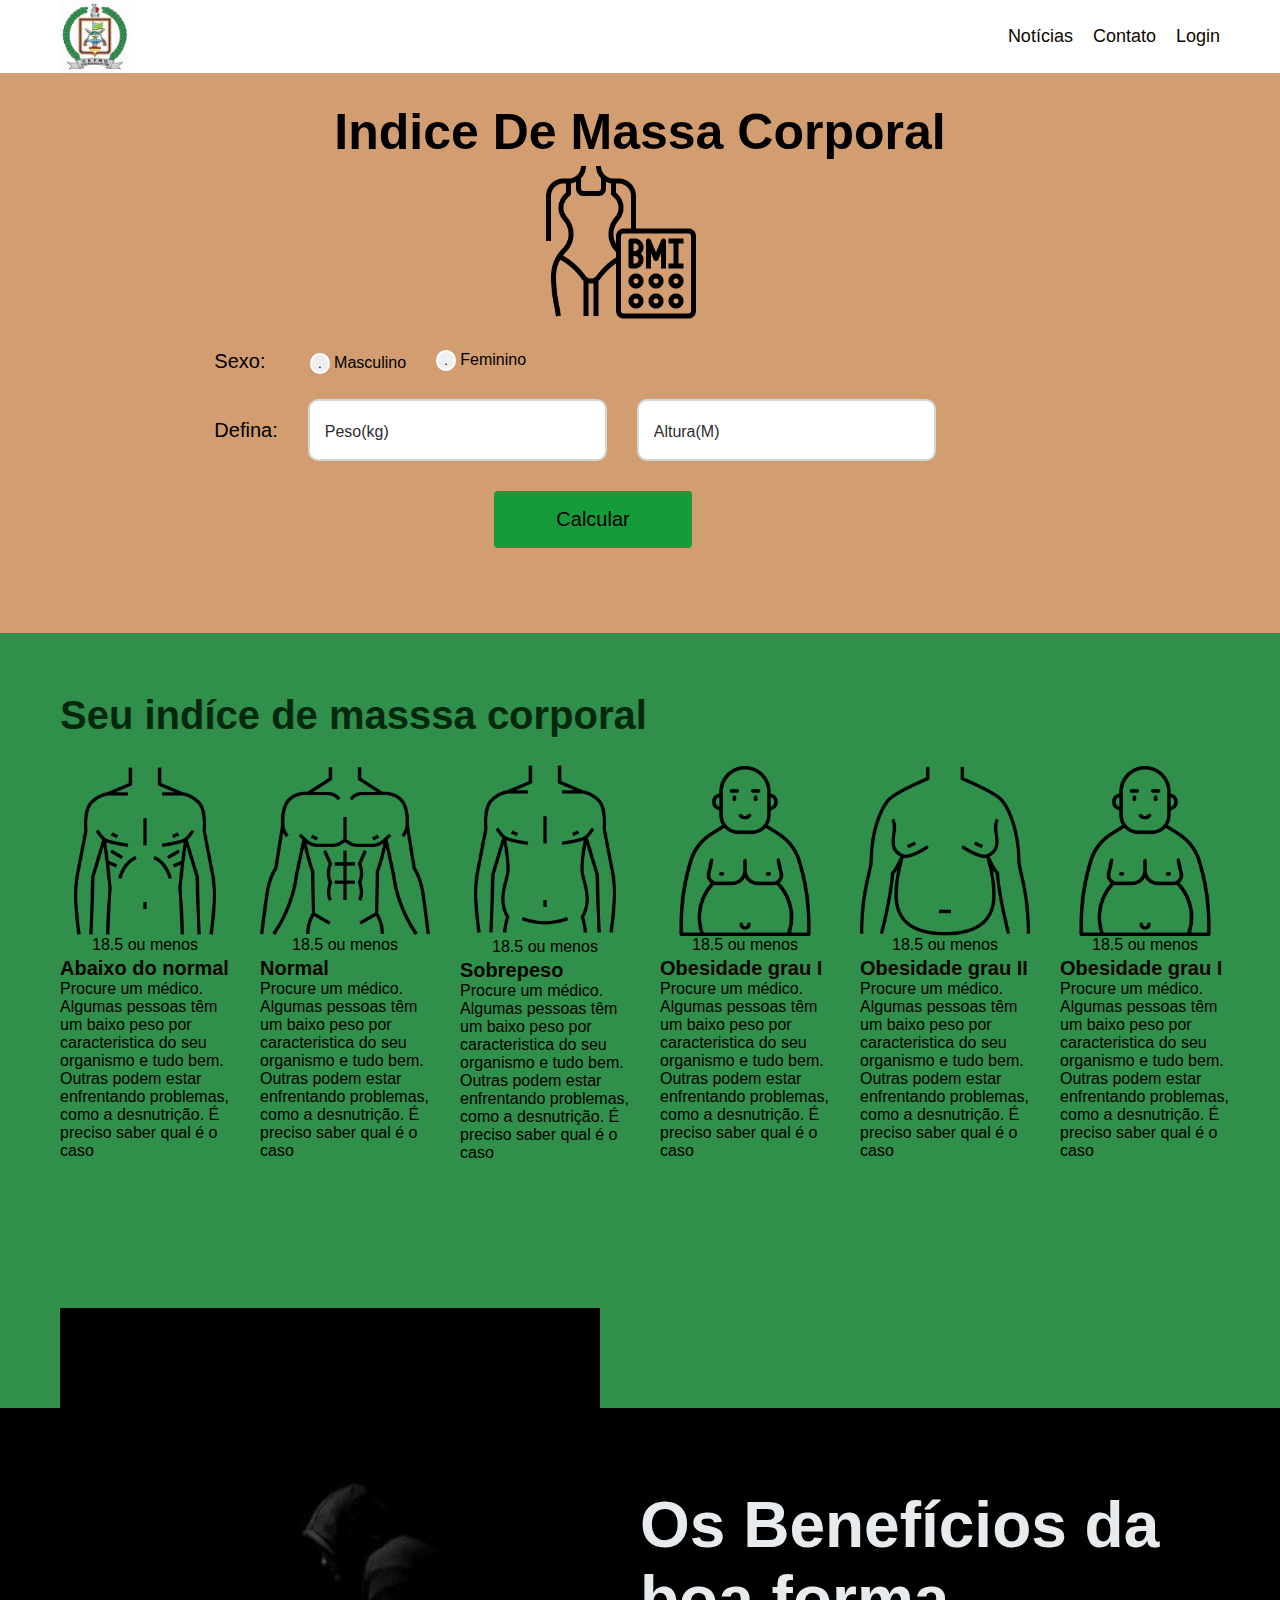
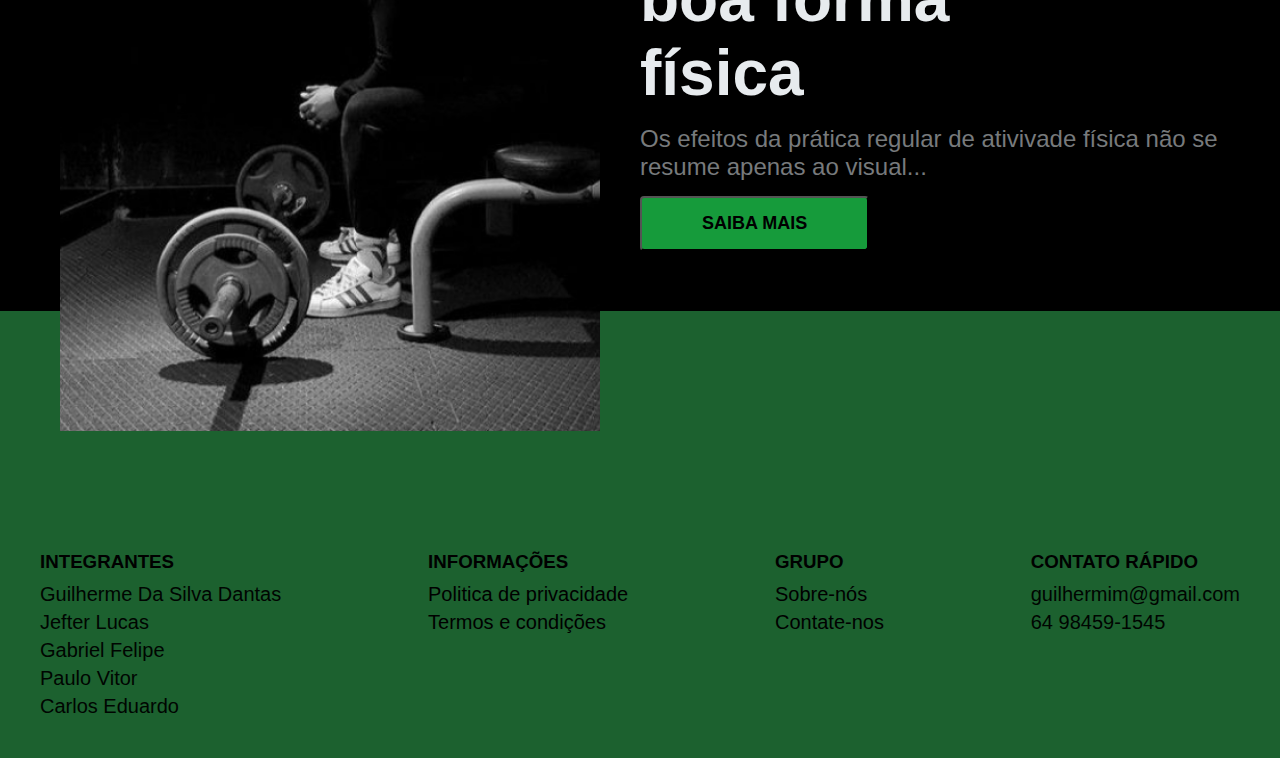
==== index.html @ 64467cdb "responsivo mobile, menu notícias" ====
<!DOCTYPE html>
<html lang="en">

<head>
  <meta charset="UTF-8">
  <meta http-equiv="X-UA-Compatible" content="IE=edge">
  <meta name="viewport" content="width=device-width, initial-scale=1.0">
  <title>Medidor de IMC</title>
  <link rel="stylesheet" href="./css/style.css">
</head>

<body>
  <header class="header">
    <img src="img/logo-cepmg 2.png" alt="logo" width="70px">
    <ul class="header-menu">
      <li><a href="">Notícias</a> </li>
      <li><a href="">Contato</a> </li>
      <li><a href="">Login</a> </li>
    </ul>
  </header>
  <main>
    <div class="menu-principal">

      <div class="titulo">
        <h1>Indice De Massa Corporal</h1>
        <img src="./img/imc.png" alt="" width="160px">
      </div>



      <div class="sexo">

        <div class="menu-sexo">
          <div class="menu-item-homen">
            <label for="">Sexo:</label> <button>.</button> Masculino


          </div>

          <div class="menu-item-mulher">

            <button>.</button> Feminino
          </div>
        </div>
      </div>

      <div class="menu-medida">
        <label for="">Defina:</label>
        <input type="number" name="peso" id="peso" placeholder="Peso(kg)">
        <input type="number" name="altura" id="altura" placeholder="Altura(M)">
      </div>
      <div class="botao">
        <input class="botao-somar" type="button" value="Calcular">
      </div>

    </div>
  </main>

  <section class="homen ativo" id="homen1">

    <h1>Seu indíce de masssa corporal</h1>
    <div class="overflow-homen">


      <div class="corpos-imc">
        <div class="corpos-item1">
          <img src="img/magro.png" alt="" width="170px">
          <span>18.5 ou menos</span>
          <div class="corpo-texto">
            <h2>Abaixo do normal</h2>
            <p>Procure um médico. Algumas pessoas têm um baixo peso por caracteristica do seu organismo e tudo bem.
              Outras
              podem estar enfrentando problemas, como a desnutrição. É preciso saber qual é o caso</p>
          </div>

        </div>

        <div class="corpos-item2">
          <img src="img/normal-h.png" alt="" width="170px">
          <span>18.5 ou menos</span>
          <div class="corpo-texto">
            <h2>Normal</h2>
            <p>Procure um médico. Algumas pessoas têm um baixo peso por caracteristica do seu organismo e tudo bem.
              Outras
              podem estar enfrentando problemas, como a desnutrição. É preciso saber qual é o caso</p>
          </div>

        </div>

        <div class="corpos-item3">
          <div class="corpo3-img">

            <img src="img/gordo.png" alt="" width="170px">
          </div>
          <span>18.5 ou menos</span>
          <div class="corpos3-texto">
            <h2>Sobrepeso</h2>
            <p>Procure um médico. Algumas pessoas têm um baixo peso por caracteristica do seu organismo e tudo bem.
              Outras
              podem estar enfrentando problemas, como a desnutrição. É preciso saber qual é o caso</p>
          </div>
        </div>

        <div class="corpos-item4">
          <img src="img/obesidade2.png" alt="" width="170px">
          <span>18.5 ou menos</span>
          <h2>Obesidade grau I</h2>
          <p>Procure um médico. Algumas pessoas têm um baixo peso por caracteristica do seu organismo e tudo bem. Outras
            podem estar enfrentando problemas, como a desnutrição. É preciso saber qual é o caso</p>
        </div>

        <div class="corpos-item5">
          <img src="img/obesidade1 (1).png" alt="" width="170px">
          <span>18.5 ou menos</span>
          <h2>Obesidade grau II</h2>
          <p>Procure um médico. Algumas pessoas têm um baixo peso por caracteristica do seu organismo e tudo bem. Outras
            podem estar enfrentando problemas, como a desnutrição. É preciso saber qual é o caso</p>
        </div>

        <div class="corpos-item4">
          <img src="img/obesidade2.png" alt="" width="170px">
          <span>18.5 ou menos</span>
          <h2>Obesidade grau I</h2>
          <p>Procure um médico. Algumas pessoas têm um baixo peso por caracteristica do seu organismo e tudo bem. Outras
            podem estar enfrentando problemas, como a desnutrição. É preciso saber qual é o caso</p>
        </div>
      </div>

    </div>
  </section>

  <section class="mulher" id="mulher">

    <h1>Seu indíce de masssa corporal</h1>
    <div class="overflow-mulher">


      <div class="corpos-imc">
        <div class="corpos-item1">
          <img src="img/mulher-muito-magra.png" alt="" width="160px">
          <span>18.5 ou menos</span>
          <h2>Abaixo do normal</h2>
          <p>Procure um médico. Algumas pessoas têm um baixo peso por caracteristica do seu organismo e tudo bem. Outras
            podem estar enfrentando problemas, como a desnutrição. É preciso saber qual é o caso</p>
        </div>

        <div class="corpos-item2">
          <img src="img/normal.png" alt="" width="180px">
          <span>18.5 ou menos</span>
          <h2>Normal</h2>
          <p>Procure um médico. Algumas pessoas têm um baixo peso por caracteristica do seu organismo e tudo bem. Outras
            podem estar enfrentando problemas, como a desnutrição. É preciso saber qual é o caso</p>
        </div>

        <div class="corpos-item3">
          <img src="img/gorda-m.png" alt="" width="180px">
          <span>18.5 ou menos</span>
          <h2>Sobrepeso</h2>
          <p>Procure um médico. Algumas pessoas têm um baixo peso por caracteristica do seu organismo e tudo bem. Outras
            podem estar enfrentando problemas, como a desnutrição. É preciso saber qual é o caso</p>
        </div>

        <div class="corpos-item4">
          <img src="img/gorda-m.png" alt="" width="180px">
          <span>18.5 ou menos</span>
          <h2>Obesidade grau I</h2>
          <p>Procure um médico. Algumas pessoas têm um baixo peso por caracteristica do seu organismo e tudo bem. Outras
            podem estar enfrentando problemas, como a desnutrição. É preciso saber qual é o caso</p>
        </div>

        <div class="corpos-item5">
          <img src="img/gorda-m.png" alt="" width="180px">
          <span>18.5 ou menos</span>
          <h2>Obesidade grau II</h2>
          <p>Procure um médico. Algumas pessoas têm um baixo peso por caracteristica do seu organismo e tudo bem. Outras
            podem estar enfrentando problemas, como a desnutrição. É preciso saber qual é o caso</p>
        </div>

        <div class="corpos-item5">
          <img src="img/gorda-m.png" alt="" width="180px">
          <span>18.5 ou menos</span>
          <h2>Obesidade grau II</h2>
          <p>Procure um médico. Algumas pessoas têm um baixo peso por caracteristica do seu organismo e tudo bem. Outras
            podem estar enfrentando problemas, como a desnutrição. É preciso saber qual é o caso</p>
        </div>
      </div>



    </div>
  </section>

  <section class="section-noticias-menu">
    <div class="noticia-menu">


      <div class="noticia-imagem">
        <img src="img/academia-homen.jpg" alt="homen em academia">
      </div>

      <div class="intro-noticias">
        <h1>
          Os Benefícios da boa forma <br> física
        </h1>
        <p>Os efeitos da prática regular de ativivade física não se resume apenas ao visual...</p>
        <button>SAIBA MAIS</button>
      </div>

    </div>

  </section>

  <footer>
    <div class="rodape">
      <div class="integrantes">
        <h3>INTEGRANTES</h3>
        <div class="integrantes-nomes">
          <p>Guilherme Da Silva Dantas</p>
          <p>Jefter Lucas</p>
          <p>Gabriel Felipe</p>
          <p>Paulo Vitor </p>
          <p>Carlos Eduardo</p>
        </div>
      </div>

      <div class="info">
        <h3>INFORMAÇÕES</h3>
        <div class="info-tipo">
          <p><a href="./">Politica de privacidade</a></p>
          <p><a href="./">Termos e condições</a></p>
        </div>
      </div>

      <div class="bio">
        <h3>GRUPO</h3>
        <div class="bio-info">
          <p><a href="./">Sobre-nós</a></p>
          <p><a href="./">Contate-nos</a></p>
        </div>
      </div>

      <div class="contato">
        <h3>CONTATO RÁPIDO</h3>
        <div class="contato-info">
          <p>guilhermim@gmail.com</p>
          <p>64 98459-1545</p>
        </div>
      </div>
    </div>
  </footer>

  <script src="script.js"></script>
</body>

</html>
---- css/style.css ----
@import"./header/header.css";

@import"./menu/menu.css";

@import"./global/global.css";

@import"./noticia/menu-noticia.css";

@import"./footer/rodapé.css";
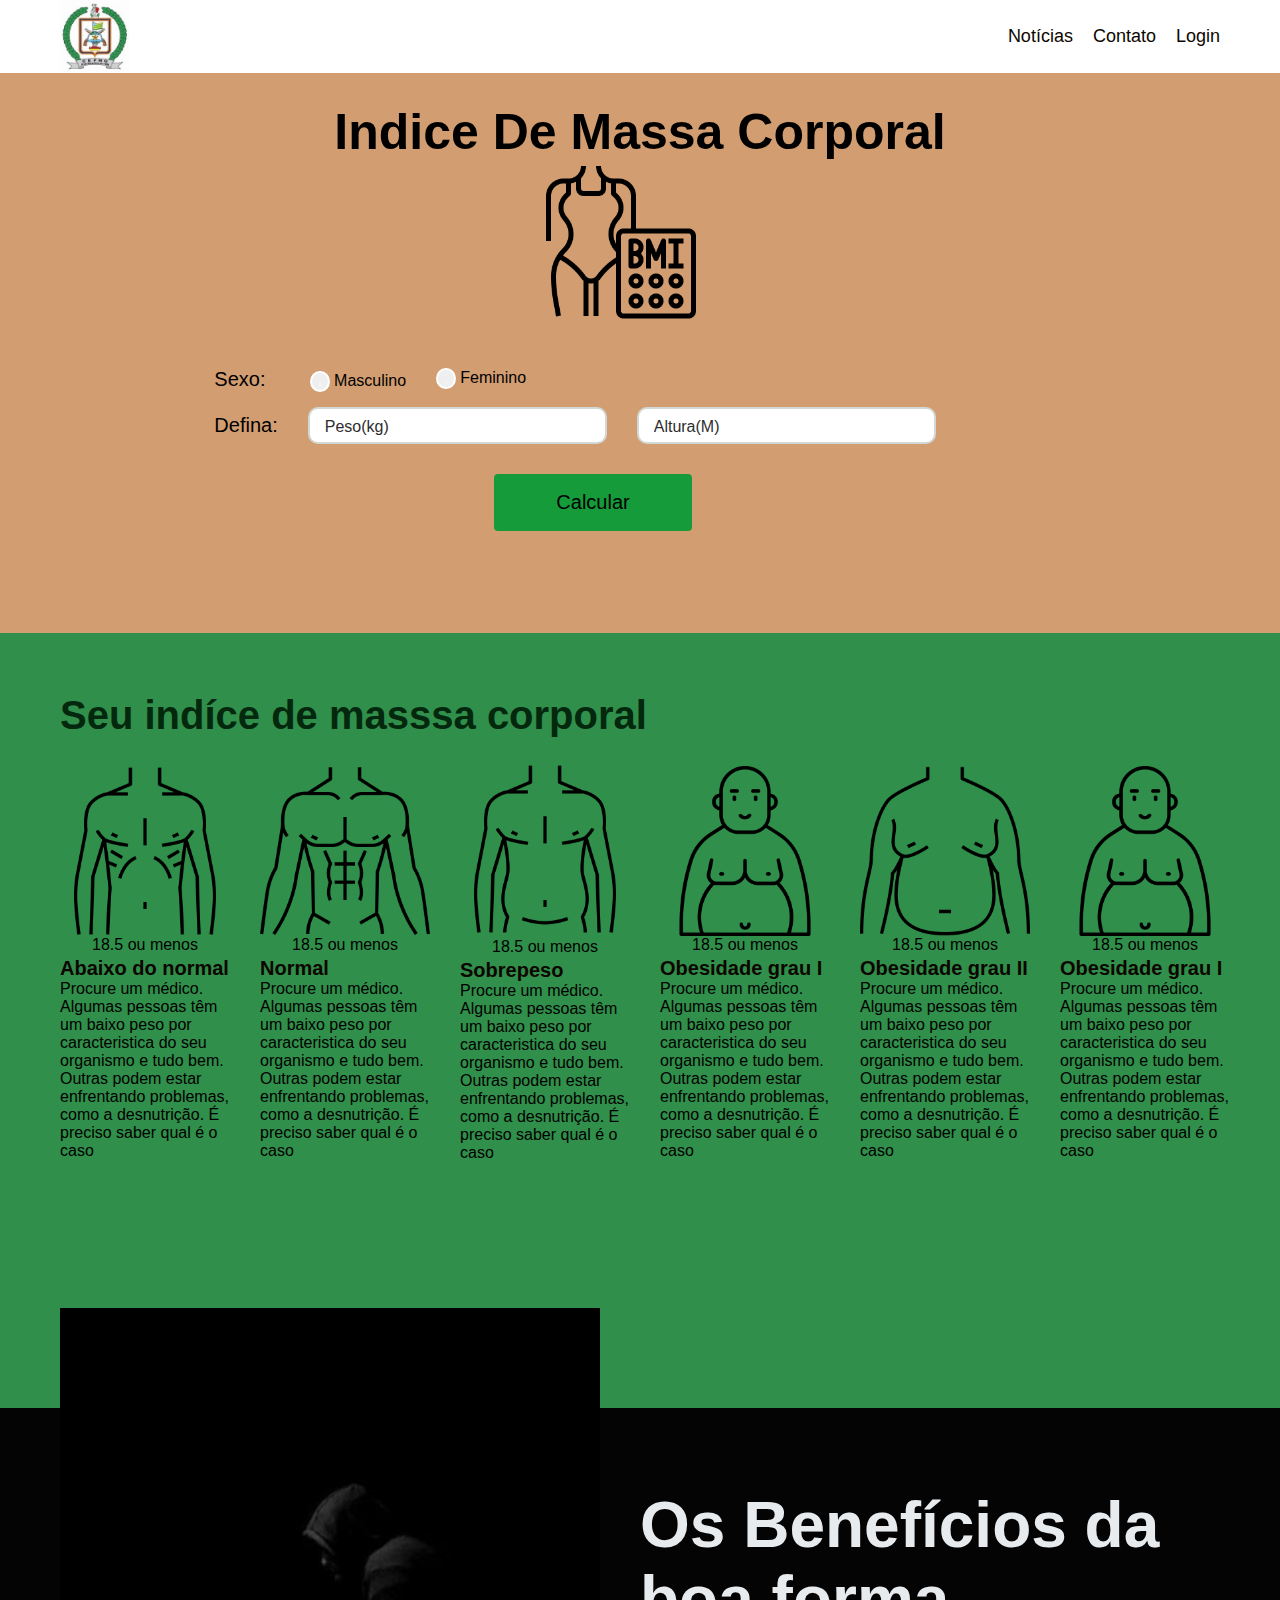
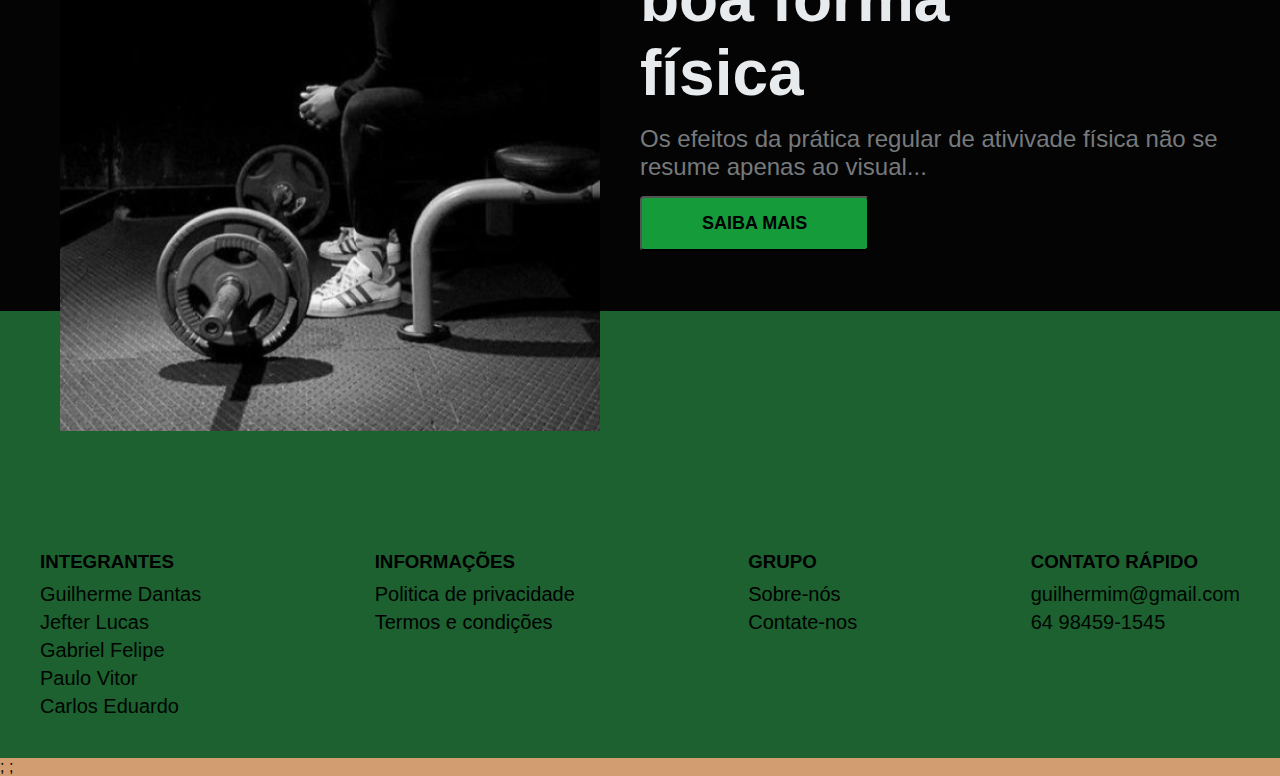
==== commit b3a5cea2: "reponsivo web 'header e footer'" ====
--- a/index.html
+++ b/index.html
@@ -11,14 +11,16 @@
 
 <body>
   <header class="header">
+
     <img src="img/logo-cepmg 2.png" alt="logo" width="70px">
+
     <ul class="header-menu">
       <li><a href="">Notícias</a> </li>
       <li><a href="">Contato</a> </li>
       <li><a href="">Login</a> </li>
     </ul>
   </header>
-  <main>
+  <main data-anime="500">
     <div class="menu-principal">
 
       <div class="titulo">
@@ -27,32 +29,34 @@
       </div>
 
 
-
-      <div class="sexo">
-
-        <div class="menu-sexo">
-          <div class="menu-item-homen">
-            <label for="">Sexo:</label> <button>.</button> Masculino
-
-
-          </div>
-
-          <div class="menu-item-mulher">
-
-            <button>.</button> Feminino
-          </div>
-        </div>
-      </div>
-
-      <div class="menu-medida">
-        <label for="">Defina:</label>
-        <input type="number" name="peso" id="peso" placeholder="Peso(kg)">
-        <input type="number" name="altura" id="altura" placeholder="Altura(M)">
-      </div>
-      <div class="botao">
-        <input class="botao-somar" type="button" value="Calcular">
-      </div>
-
+      <div class="menu-principal-1">
+
+
+        <div class="sexo">
+
+          <div class="menu-sexo">
+            <div class="menu-item-homen">
+              <label for="">Sexo:</label> <button>.</button> Masculino
+
+
+            </div>
+
+            <div class="menu-item-mulher">
+
+              <button>.</button> Feminino
+            </div>
+          </div>
+        </div>
+
+        <div class="menu-medida">
+          <label for="">Defina:</label>
+          <input type="number" name="peso" id="peso" placeholder="Peso(kg)">
+          <input type="number" name="altura" id="altura" placeholder="Altura(M)">
+        </div>
+        <div class="botao">
+          <input class="botao-somar" type="button" value="Calcular">
+        </div>
+      </div>
     </div>
   </main>
 
@@ -215,7 +219,7 @@
       <div class="integrantes">
         <h3>INTEGRANTES</h3>
         <div class="integrantes-nomes">
-          <p>Guilherme Da Silva Dantas</p>
+          <p>Guilherme Dantas</p>
           <p>Jefter Lucas</p>
           <p>Gabriel Felipe</p>
           <p>Paulo Vitor </p>
@@ -231,25 +235,26 @@
         </div>
       </div>
 
-      <div class="bio">
-        <h3>GRUPO</h3>
-        <div class="bio-info">
-          <p><a href="./">Sobre-nós</a></p>
-          <p><a href="./">Contate-nos</a></p>
-        </div>
-      </div>
-
-      <div class="contato">
-        <h3>CONTATO RÁPIDO</h3>
-        <div class="contato-info">
-          <p>guilhermim@gmail.com</p>
-          <p>64 98459-1545</p>
-        </div>
-      </div>
-    </div>
+        <div class="bio">
+          <h3>GRUPO</h3>
+          <div class="bio-info">
+            <p><a href="./">Sobre-nós</a></p>
+            <p><a href="./">Contate-nos</a></p>
+          </div>
+        </div>
+
+        <div class="contato">
+          <h3>CONTATO RÁPIDO</h3>
+          <div class="contato-info">
+            <p>guilhermim@gmail.com</p>
+            <p>64 98459-1545</p>
+          </div>
+        </div>
+      </div>
   </footer>
 
-  <script src="script.js"></script>
+  <script src="./js/plugins/simple-anime.js"></script>;
+  <script src="script.js"></script>;
 </body>
 
 </html>--- a/css/style.css
+++ b/css/style.css
@@ -8,3 +8,4 @@
 
 @import"./footer/rodapé.css";
 
+@import"./global/plugins.css";
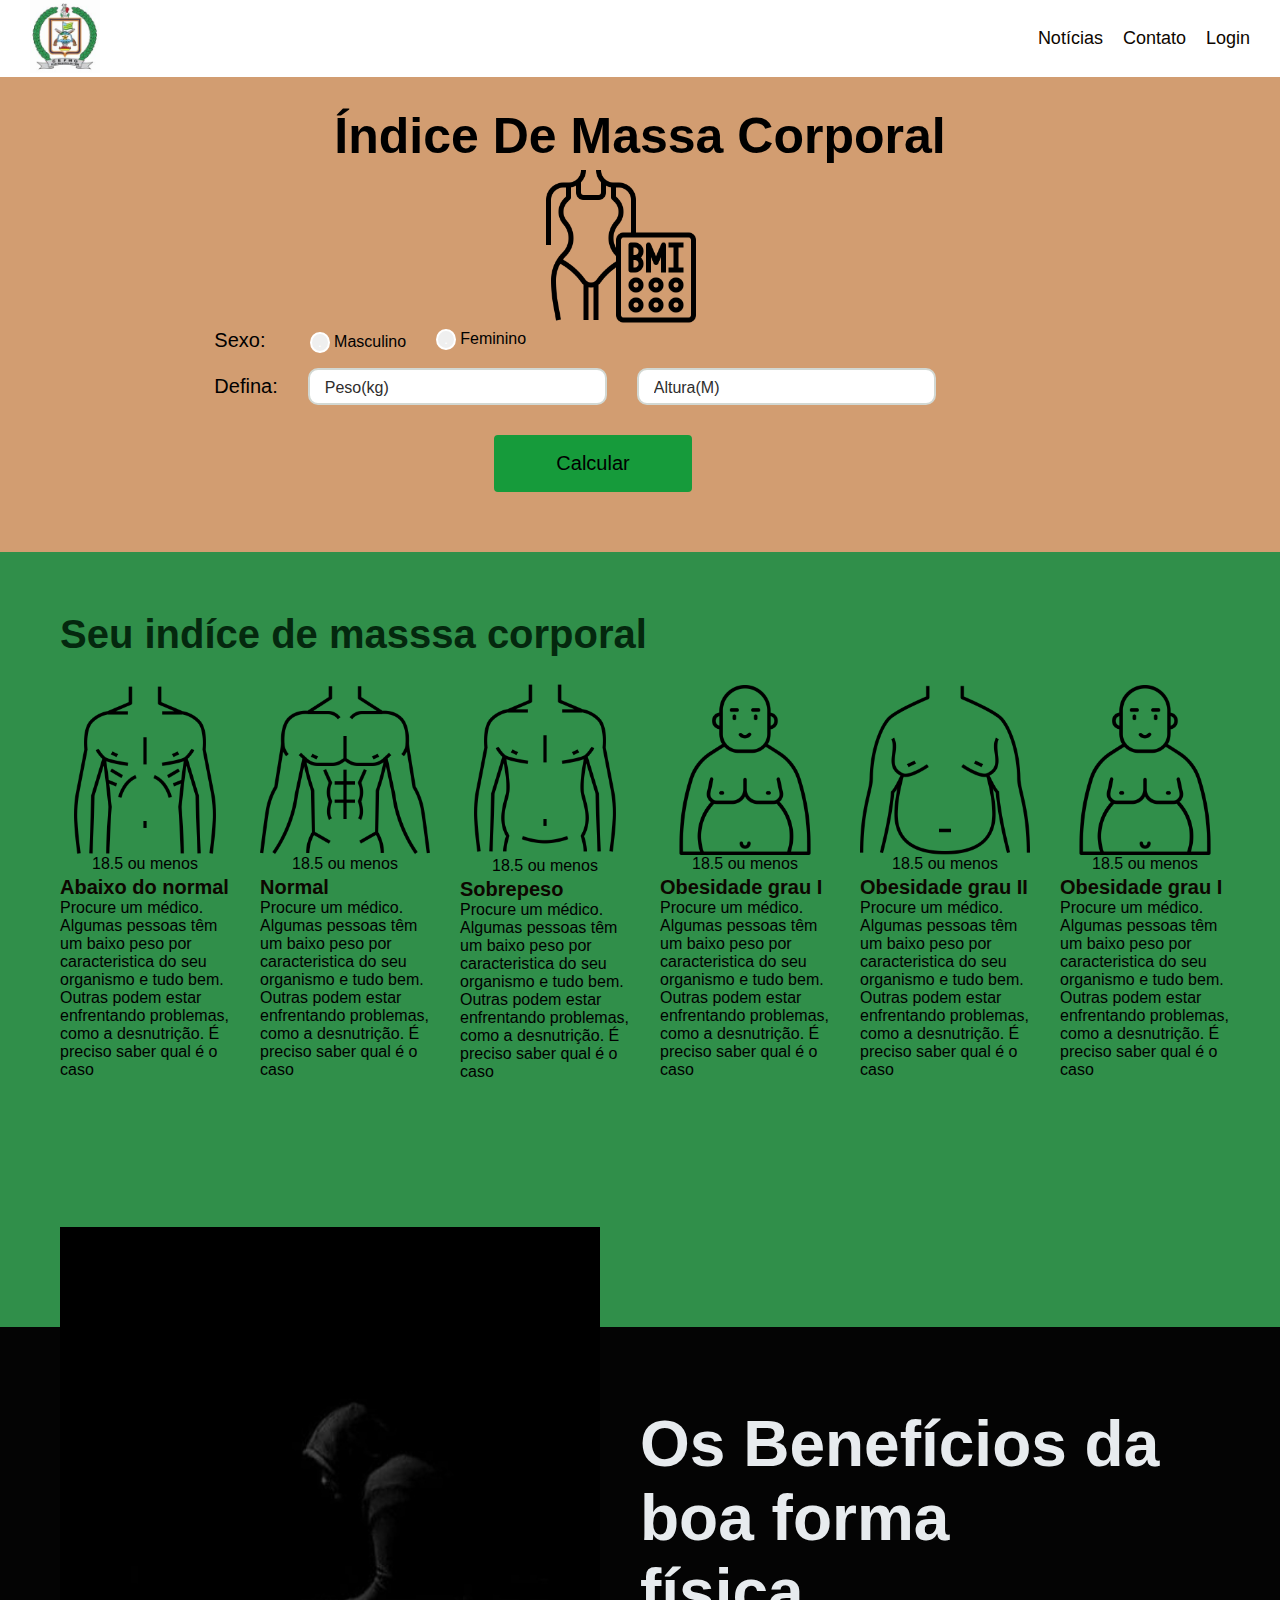
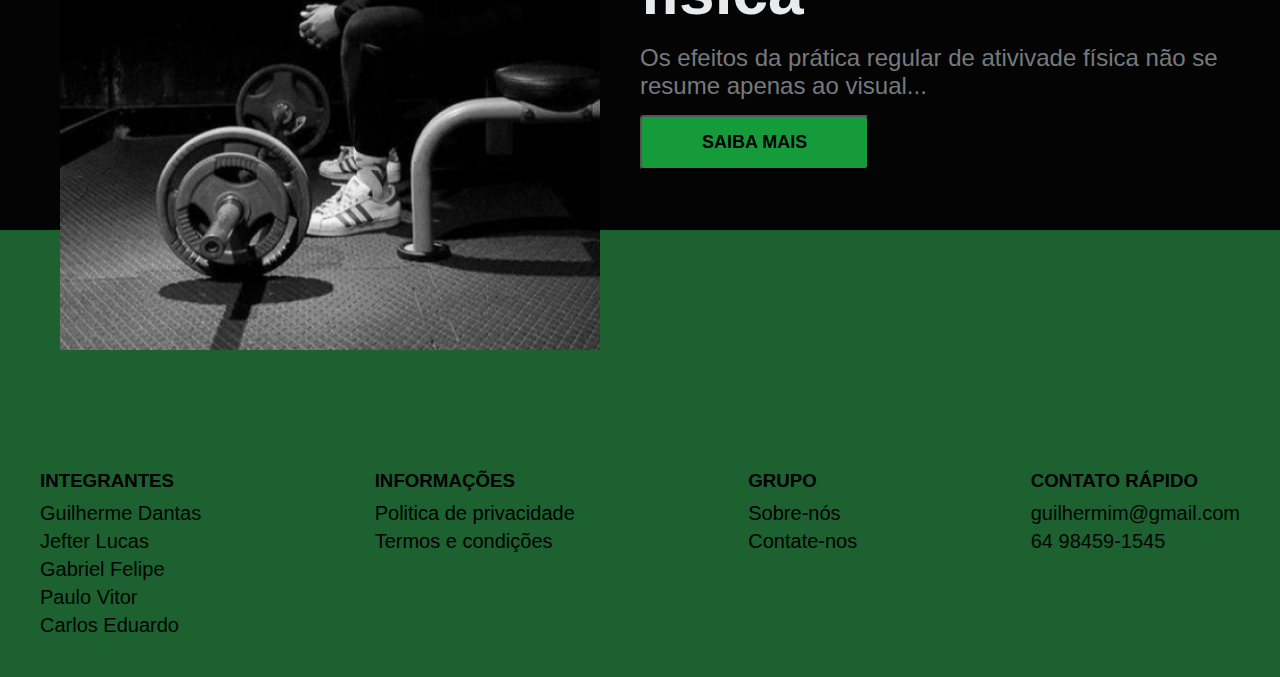
==== commit 16a7f41e: "noticias, inicio" ====
--- a/index.html
+++ b/index.html
@@ -12,20 +12,20 @@
 <body>
   <header class="header">
 
-    <img src="img/logo-cepmg 2.png" alt="logo" width="70px">
+   <a href="./index.html"><img src="img/logo-cepmg 2.png" alt="logo" width="70px"></a> 
 
     <ul class="header-menu">
-      <li><a href="">Notícias</a> </li>
+      <li><a href="./noticias.html">Notícias</a> </li>
       <li><a href="">Contato</a> </li>
       <li><a href="">Login</a> </li>
     </ul>
   </header>
-  <main data-anime="500">
+  <main>
     <div class="menu-principal">
 
       <div class="titulo">
-        <h1>Indice De Massa Corporal</h1>
-        <img src="./img/imc.png" alt="" width="160px">
+        <h1 class="fadeInDown" data-anime="300">Índice De Massa Corporal</h1>
+        <img class="fadeInDown" data-anime="300" src="./img/imc.png" alt="" width="160px">
       </div>
 
 
@@ -34,9 +34,9 @@
 
         <div class="sexo">
 
-          <div class="menu-sexo">
-            <div class="menu-item-homen">
-              <label for="">Sexo:</label> <button>.</button> Masculino
+          <div class="menu-sexo fadeInDown" data-anime="400">
+            <div class="menu-item-homen" >
+              <label  for="">Sexo:</label> <button >.</button> Masculino
 
 
             </div>
@@ -49,12 +49,12 @@
         </div>
 
         <div class="menu-medida">
-          <label for="">Defina:</label>
-          <input type="number" name="peso" id="peso" placeholder="Peso(kg)">
-          <input type="number" name="altura" id="altura" placeholder="Altura(M)">
+          <label class="fadeInDown" data-anime="500" for="">Defina:</label>
+          <input class="fadeInDown" data-anime="500" type="number" name="peso" id="peso" placeholder="Peso(kg)">
+          <input class="fadeInDown" data-anime="500" type="number" name="altura" id="altura" placeholder="Altura(M)">
         </div>
         <div class="botao">
-          <input class="botao-somar" type="button" value="Calcular">
+          <input data-anime="600" class="botao-somar fadeInUp " type="button" value="Calcular">
         </div>
       </div>
     </div>
@@ -66,8 +66,8 @@
     <div class="overflow-homen">
 
 
-      <div class="corpos-imc">
-        <div class="corpos-item1">
+      <div class="corpos-imc" >
+        <div class="corpos-item1 fadeInRight" data-anime="500">
           <img src="img/magro.png" alt="" width="170px">
           <span>18.5 ou menos</span>
           <div class="corpo-texto">
@@ -79,7 +79,7 @@
 
         </div>
 
-        <div class="corpos-item2">
+        <div class="corpos-item2 fadeInRight" data-anime="400">
           <img src="img/normal-h.png" alt="" width="170px">
           <span>18.5 ou menos</span>
           <div class="corpo-texto">
@@ -91,7 +91,7 @@
 
         </div>
 
-        <div class="corpos-item3">
+        <div class="corpos-item3 fadeInRight" data-anime="300">
           <div class="corpo3-img">
 
             <img src="img/gordo.png" alt="" width="170px">
@@ -105,7 +105,7 @@
           </div>
         </div>
 
-        <div class="corpos-item4">
+        <div class="corpos-item4 fadeInLeft" data-anime="300">
           <img src="img/obesidade2.png" alt="" width="170px">
           <span>18.5 ou menos</span>
           <h2>Obesidade grau I</h2>
@@ -113,7 +113,7 @@
             podem estar enfrentando problemas, como a desnutrição. É preciso saber qual é o caso</p>
         </div>
 
-        <div class="corpos-item5">
+        <div class="corpos-item5 fadeInLeft" data-anime="400">
           <img src="img/obesidade1 (1).png" alt="" width="170px">
           <span>18.5 ou menos</span>
           <h2>Obesidade grau II</h2>
@@ -121,7 +121,7 @@
             podem estar enfrentando problemas, como a desnutrição. É preciso saber qual é o caso</p>
         </div>
 
-        <div class="corpos-item4">
+        <div class="corpos-item4 fadeInLeft" data-anime="500">
           <img src="img/obesidade2.png" alt="" width="170px">
           <span>18.5 ou menos</span>
           <h2>Obesidade grau I</h2>
@@ -253,8 +253,8 @@
       </div>
   </footer>
 
-  <script src="./js/plugins/simple-anime.js"></script>;
-  <script src="script.js"></script>;
+  <script src="./css/plugins/simple-anime.js"></script>
+  <script src="script.js"></script>
 </body>
 
 </html>--- a/css/style.css
+++ b/css/style.css
@@ -8,4 +8,6 @@
 
 @import"./footer/rodapé.css";
 
-@import"./global/plugins.css";
+@import"./plugins/animacao.css";
+
+@import "./noticias/menu-saude.css";
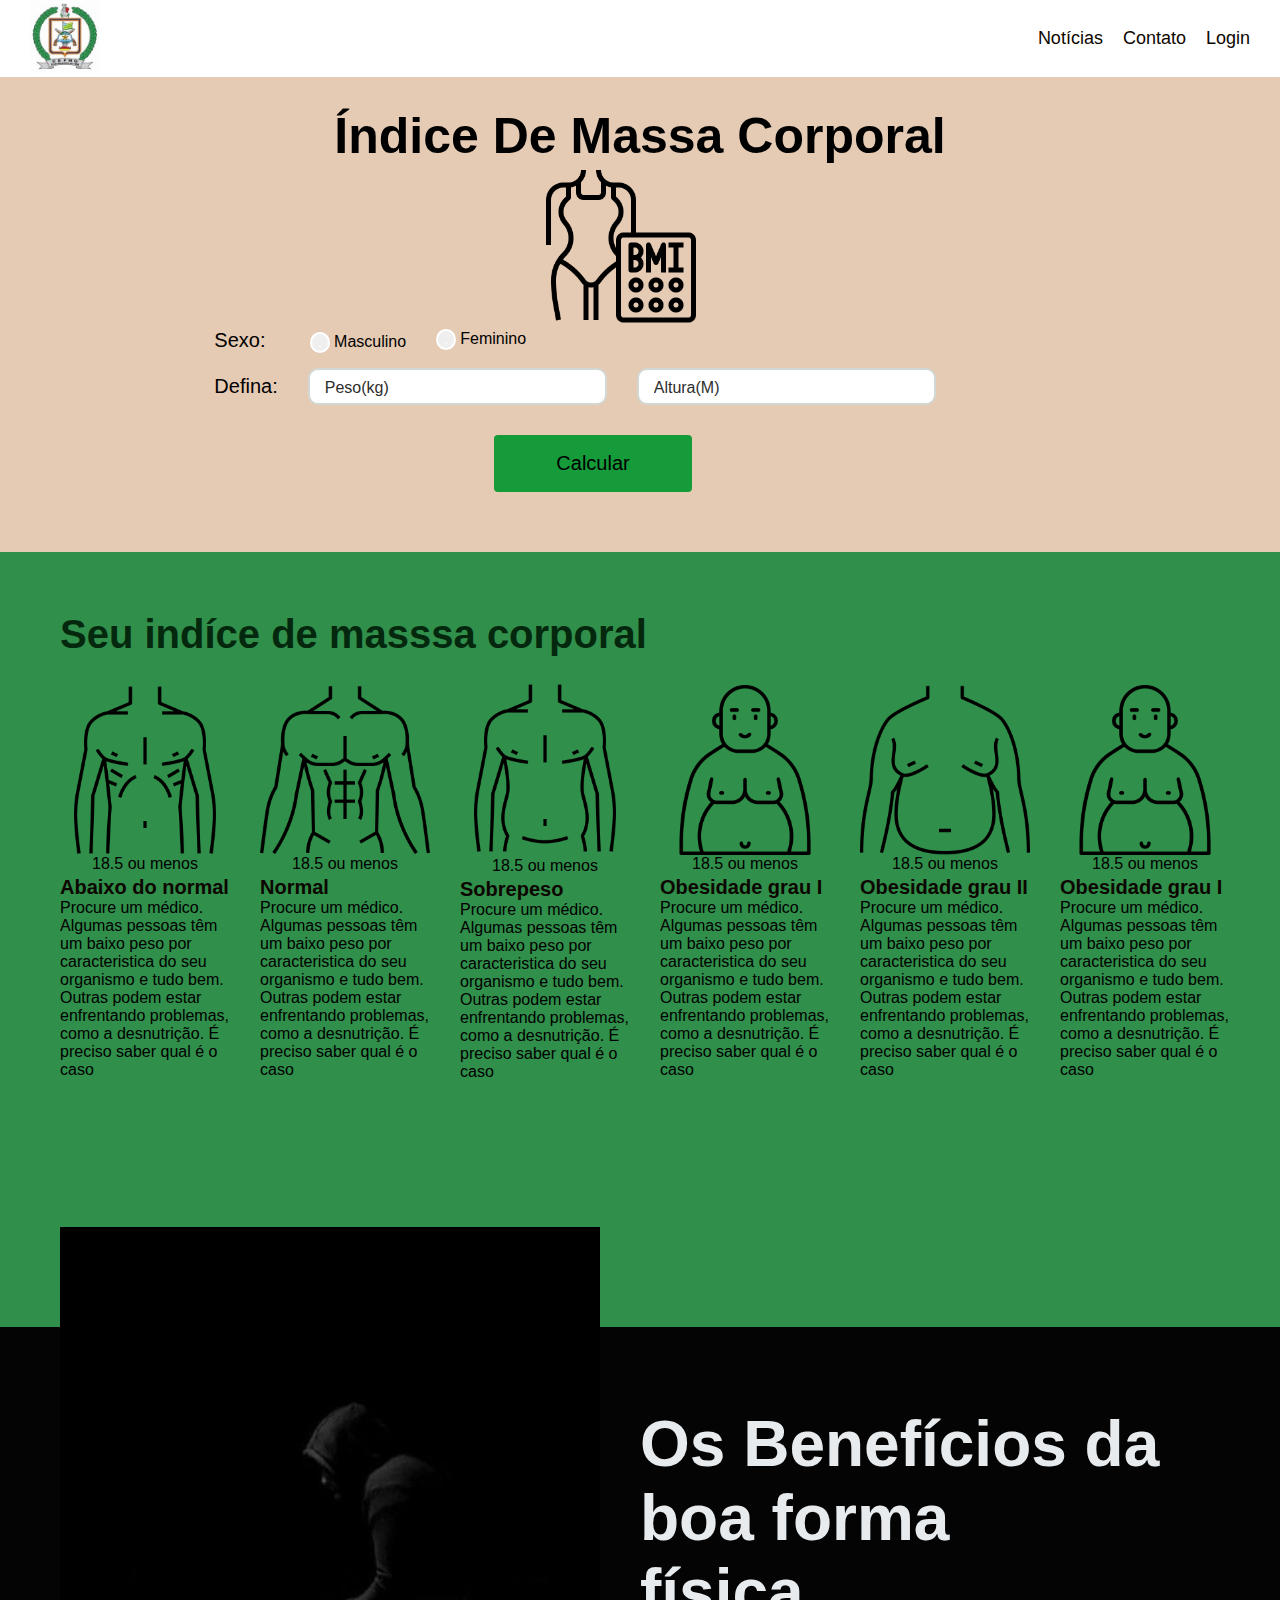
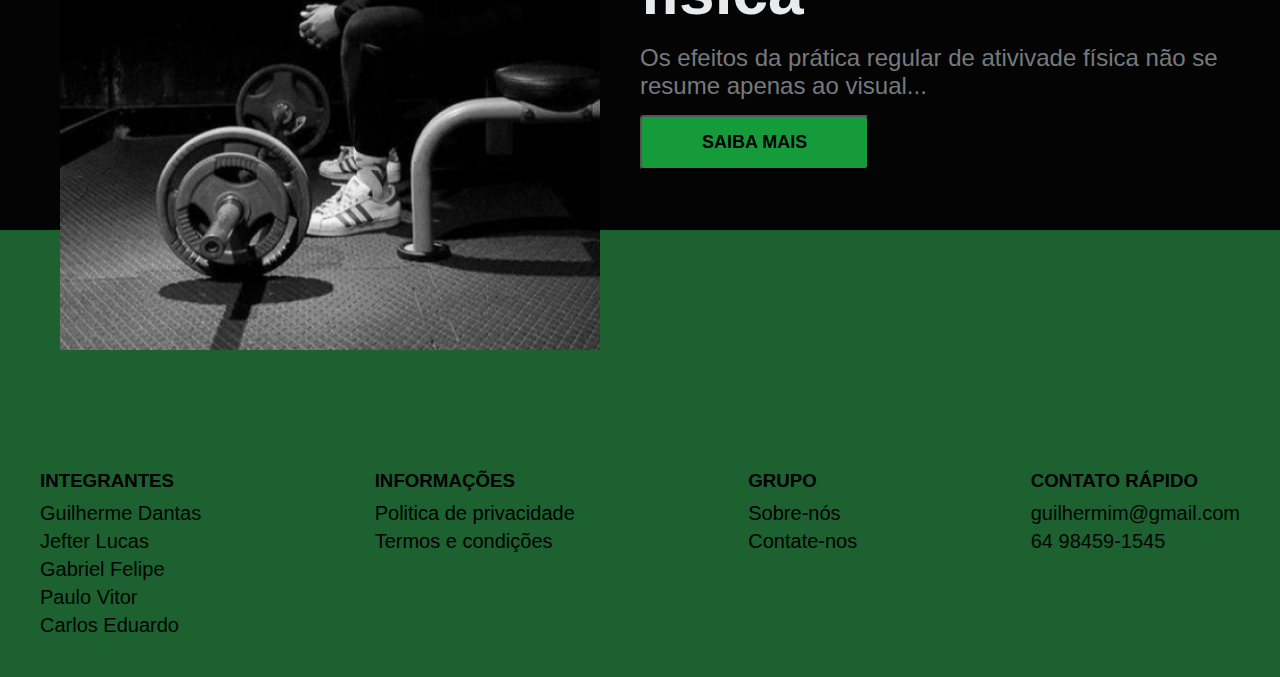
==== commit bdab4fc8: "introdução ao javascript" ====
--- a/index.html
+++ b/index.html
@@ -50,12 +50,14 @@
 
         <div class="menu-medida">
           <label class="fadeInDown" data-anime="500" for="">Defina:</label>
-          <input class="fadeInDown" data-anime="500" type="number" name="peso" id="peso" placeholder="Peso(kg)">
-          <input class="fadeInDown" data-anime="500" type="number" name="altura" id="altura" placeholder="Altura(M)">
+          <input class=" peso fadeInDown" data-anime="500" type="number" name="peso" id="peso" placeholder="Peso(kg)">
+          <input class=" altura fadeInDown" data-anime="500" type="number" name="altura" id="altura" placeholder="Altura(M)">
         </div>
         <div class="botao">
-          <input data-anime="600" class="botao-somar fadeInUp " type="button" value="Calcular">
-        </div>
+          <input onclick="somar()" data-anime="600" class="botao-somar fadeInUp " type="button" value="Calcular">
+        </div>
+        <span class="span-medida"></span>
+
       </div>
     </div>
   </main>
@@ -67,9 +69,9 @@
 
 
       <div class="corpos-imc" >
-        <div class="corpos-item1 fadeInRight" data-anime="500">
+        <div class="corpos-item1 fadeInRight " data-anime="500">
           <img src="img/magro.png" alt="" width="170px">
-          <span>18.5 ou menos</span>
+          <span>18.5 ou menos </span>
           <div class="corpo-texto">
             <h2>Abaixo do normal</h2>
             <p>Procure um médico. Algumas pessoas têm um baixo peso por caracteristica do seu organismo e tudo bem.
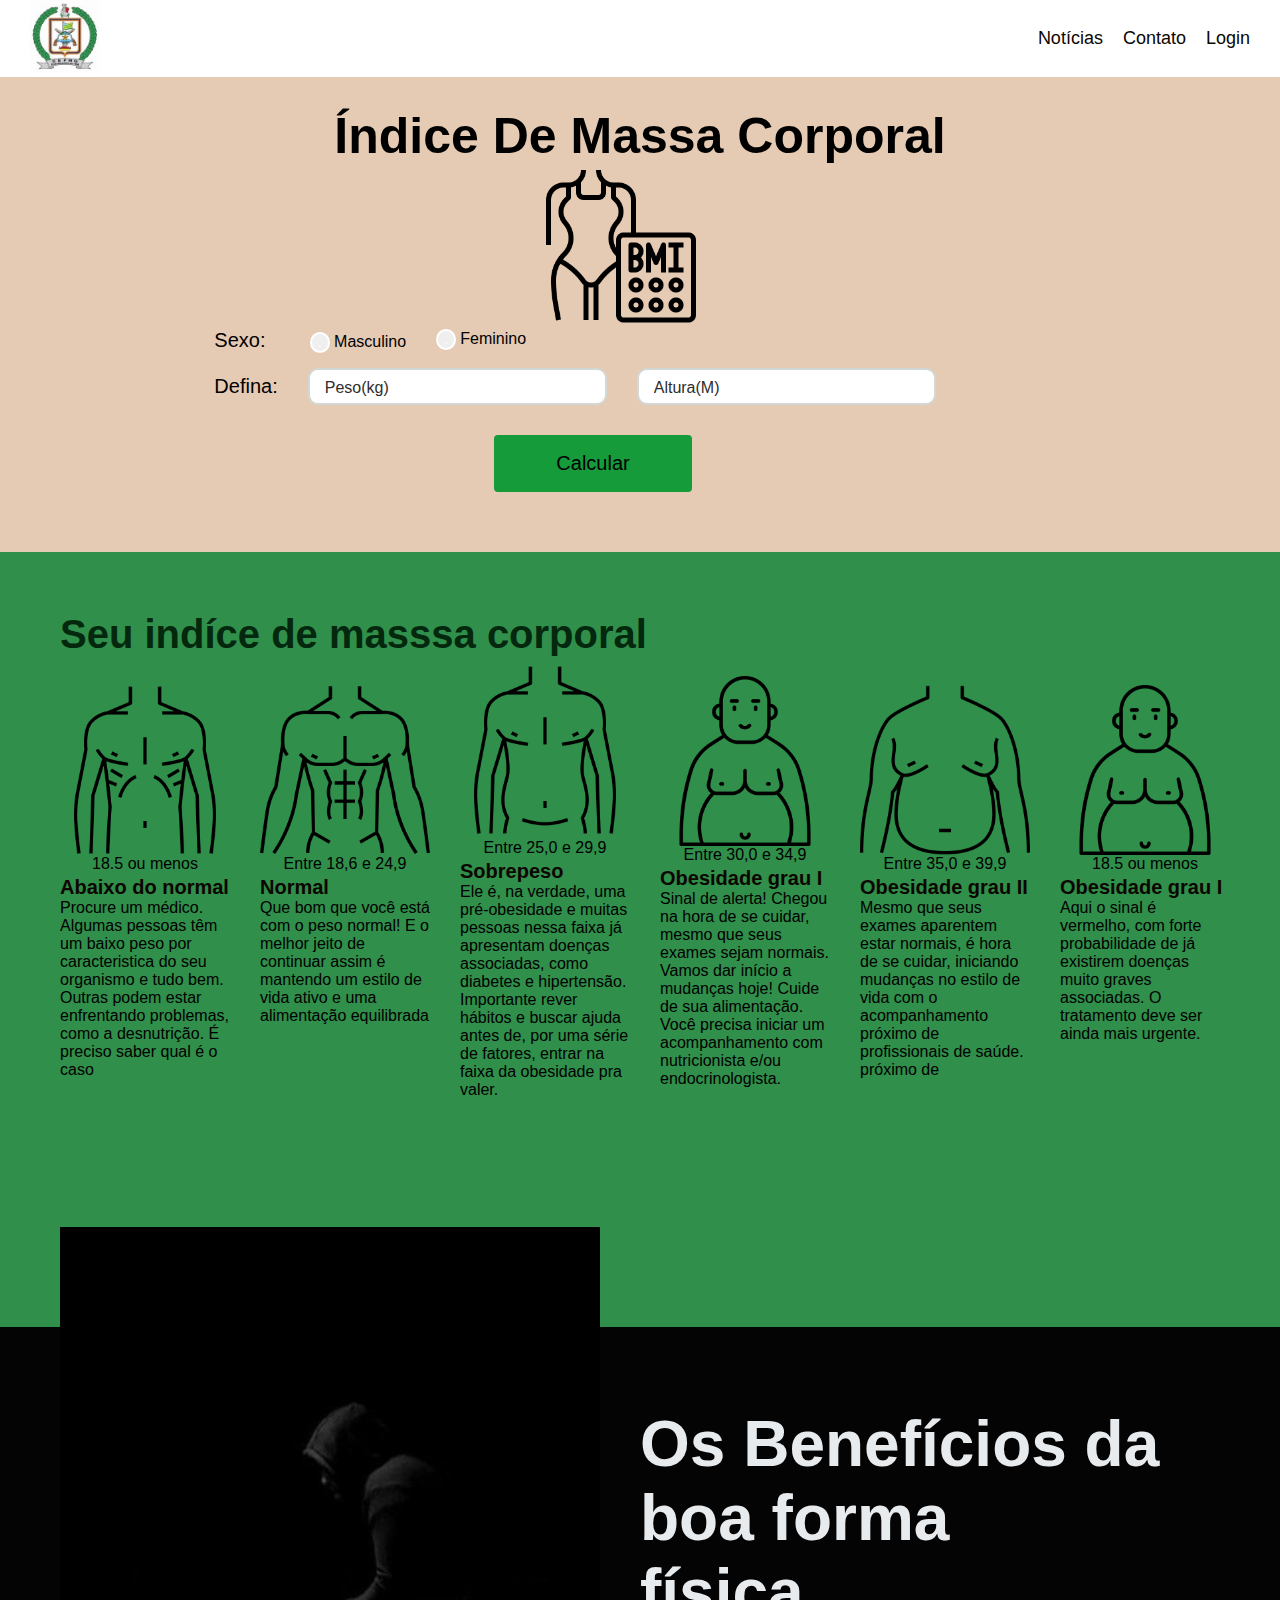
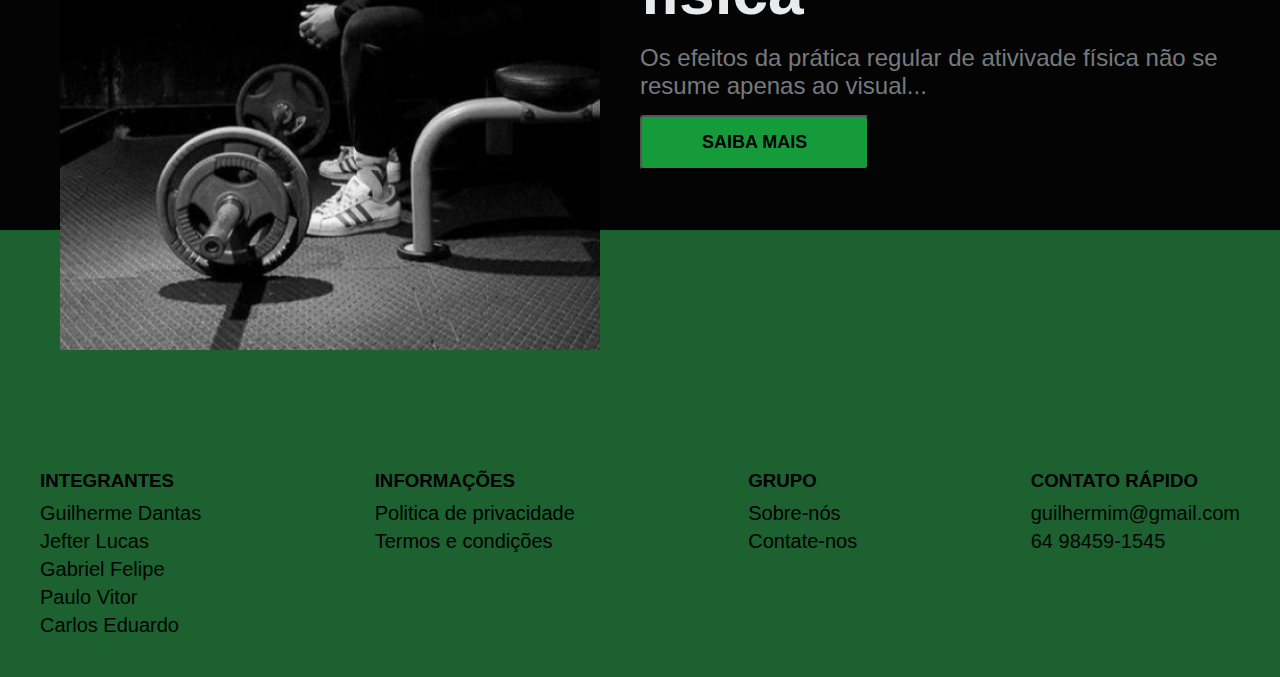
==== commit c78589ff: "responsivo noticias" ====
--- a/index.html
+++ b/index.html
@@ -56,7 +56,7 @@
         <div class="botao">
           <input onclick="somar()" data-anime="600" class="botao-somar fadeInUp " type="button" value="Calcular">
         </div>
-        <span class="span-medida"></span>
+        <span class="span-medida opacity-0"></span>
 
       </div>
     </div>
@@ -83,12 +83,11 @@
 
         <div class="corpos-item2 fadeInRight" data-anime="400">
           <img src="img/normal-h.png" alt="" width="170px">
-          <span>18.5 ou menos</span>
+          <span>Entre 18,6 e 24,9</span>
           <div class="corpo-texto">
             <h2>Normal</h2>
-            <p>Procure um médico. Algumas pessoas têm um baixo peso por caracteristica do seu organismo e tudo bem.
-              Outras
-              podem estar enfrentando problemas, como a desnutrição. É preciso saber qual é o caso</p>
+            <p>Que bom que você está com o peso normal! E o melhor jeito de continuar assim é mantendo um estilo de vida ativo e uma
+            alimentação equilibrada <span>alimentação. equilibrada.alimentação equilibrada.</span></p>
           </div>
 
         </div>
@@ -98,37 +97,38 @@
 
             <img src="img/gordo.png" alt="" width="170px">
           </div>
-          <span>18.5 ou menos</span>
+          <span>Entre 25,0 e 29,9</span>
           <div class="corpos3-texto">
             <h2>Sobrepeso</h2>
-            <p>Procure um médico. Algumas pessoas têm um baixo peso por caracteristica do seu organismo e tudo bem.
-              Outras
-              podem estar enfrentando problemas, como a desnutrição. É preciso saber qual é o caso</p>
+            <p>Ele é, na verdade, uma pré-obesidade e muitas pessoas nessa faixa já apresentam doenças associadas, como diabetes e
+            hipertensão. Importante rever hábitos e buscar ajuda antes de, por uma série de fatores, entrar na faixa da obesidade
+            pra valer.</p>
           </div>
         </div>
 
         <div class="corpos-item4 fadeInLeft" data-anime="300">
           <img src="img/obesidade2.png" alt="" width="170px">
-          <span>18.5 ou menos</span>
+          <span>Entre 30,0 e 34,9</span>
           <h2>Obesidade grau I</h2>
-          <p>Procure um médico. Algumas pessoas têm um baixo peso por caracteristica do seu organismo e tudo bem. Outras
-            podem estar enfrentando problemas, como a desnutrição. É preciso saber qual é o caso</p>
+          <p>Sinal de alerta! Chegou na hora de se cuidar, mesmo que seus exames sejam normais. Vamos dar início a mudanças hoje!
+          Cuide de sua alimentação. Você precisa iniciar um acompanhamento com nutricionista e/ou endocrinologista.</p>
         </div>
 
         <div class="corpos-item5 fadeInLeft" data-anime="400">
           <img src="img/obesidade1 (1).png" alt="" width="170px">
-          <span>18.5 ou menos</span>
-          <h2>Obesidade grau II</h2>
-          <p>Procure um médico. Algumas pessoas têm um baixo peso por caracteristica do seu organismo e tudo bem. Outras
-            podem estar enfrentando problemas, como a desnutrição. É preciso saber qual é o caso</p>
-        </div>
-
-        <div class="corpos-item4 fadeInLeft" data-anime="500">
+          <span>Entre 35,0 e 39,9</span>
+          <h2>Obesidade grau II </h2>
+          <p>Mesmo que seus exames aparentem estar normais, é hora de se cuidar, iniciando mudanças no estilo de vida com o
+          acompanhamento próximo de profissionais de saúde. <span>próximo de </span></p>
+        </div>
+
+        <div class="corpos-item6 fadeInLeft" data-anime="500">
           <img src="img/obesidade2.png" alt="" width="170px">
           <span>18.5 ou menos</span>
           <h2>Obesidade grau I</h2>
-          <p>Procure um médico. Algumas pessoas têm um baixo peso por caracteristica do seu organismo e tudo bem. Outras
-            podem estar enfrentando problemas, como a desnutrição. É preciso saber qual é o caso</p>
+          <p>Aqui o sinal é vermelho, com forte probabilidade de já existirem doenças muito graves associadas. O tratamento deve ser ainda mais urgente.
+            <span class="opacity-0">tratamento deve ser ainda mais urgente</span>
+          </p>
         </div>
       </div>
 
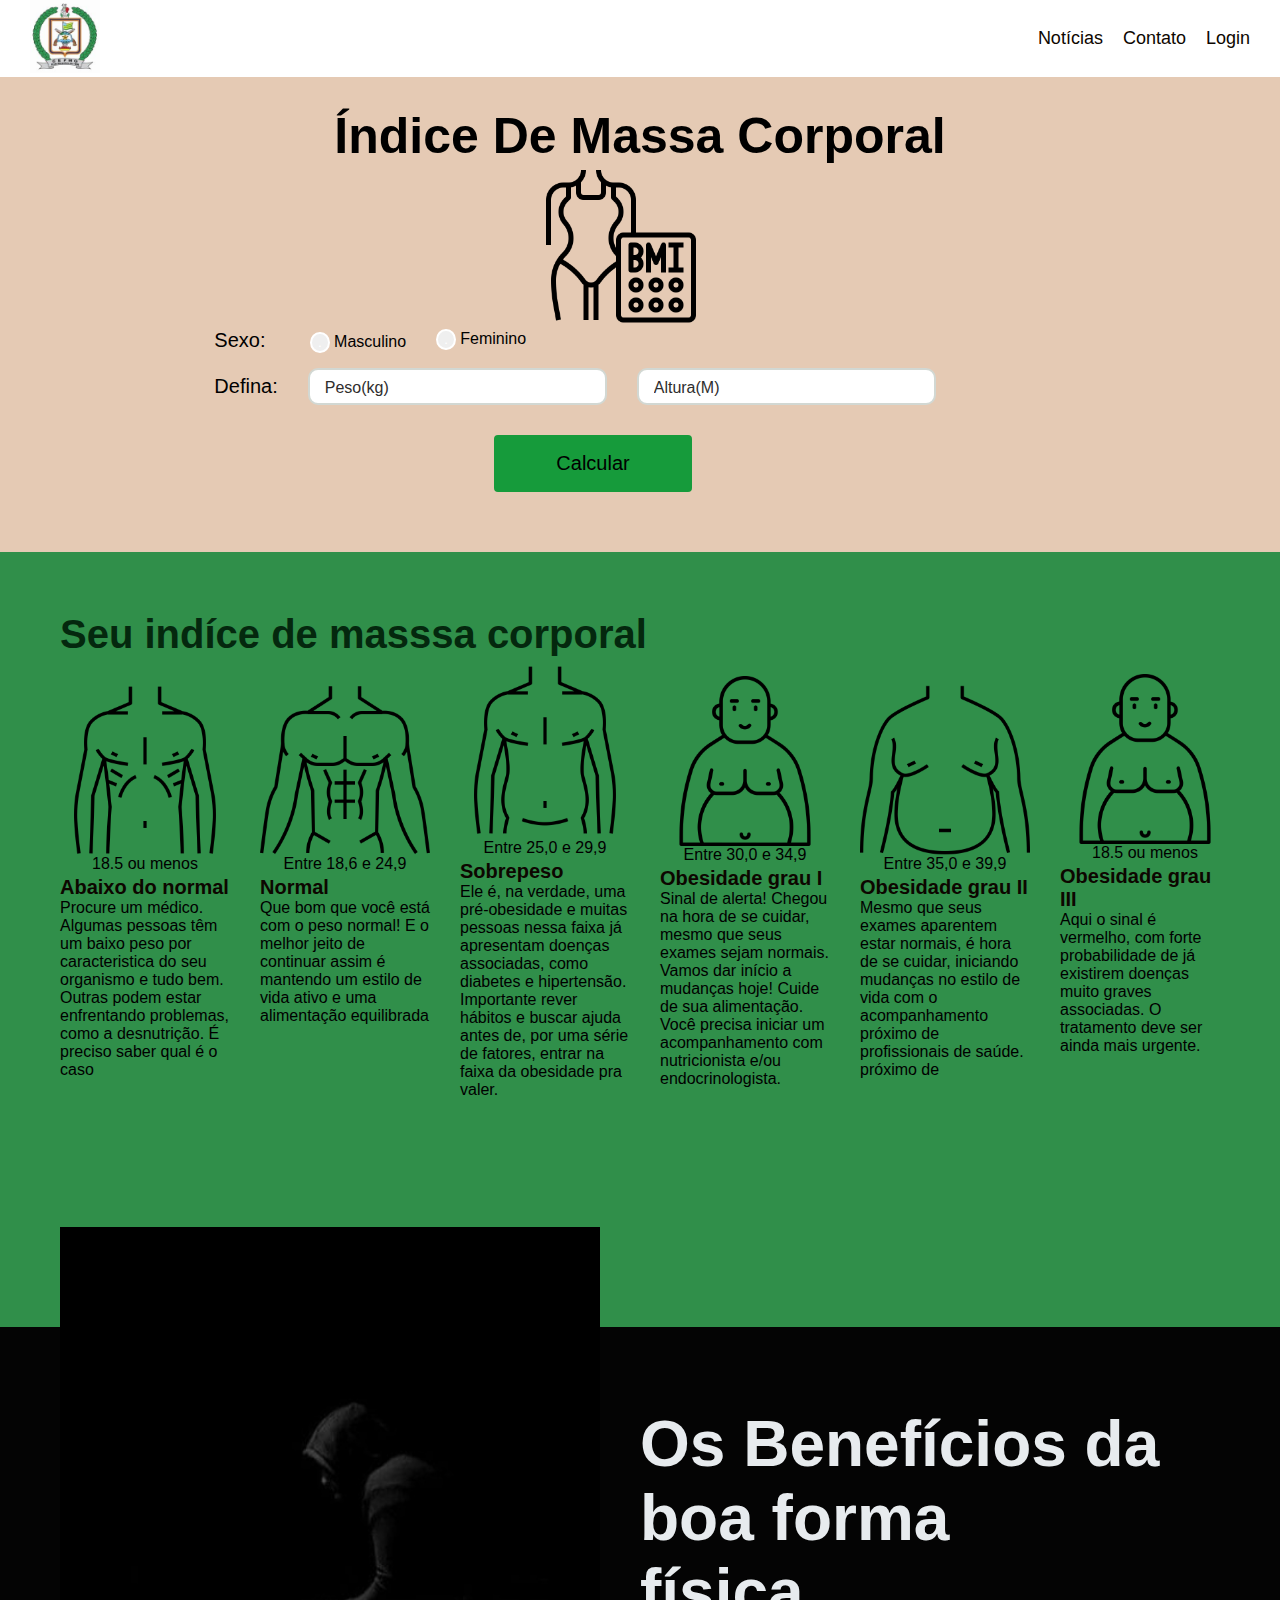
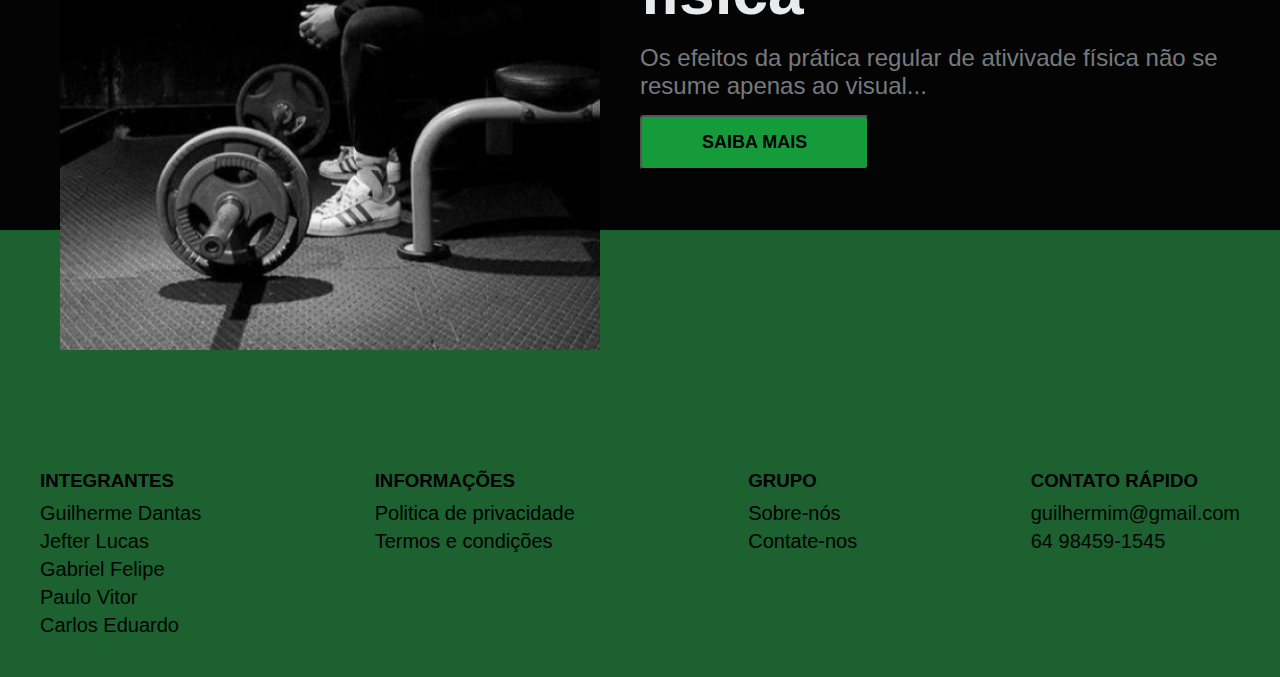
==== commit ec7f7127: "atualização" ====
--- a/index.html
+++ b/index.html
@@ -125,7 +125,7 @@
         <div class="corpos-item6 fadeInLeft" data-anime="500">
           <img src="img/obesidade2.png" alt="" width="170px">
           <span>18.5 ou menos</span>
-          <h2>Obesidade grau I</h2>
+          <h2>Obesidade grau III</h2>
           <p>Aqui o sinal é vermelho, com forte probabilidade de já existirem doenças muito graves associadas. O tratamento deve ser ainda mais urgente.
             <span class="opacity-0">tratamento deve ser ainda mais urgente</span>
           </p>
@@ -182,7 +182,7 @@
             podem estar enfrentando problemas, como a desnutrição. É preciso saber qual é o caso</p>
         </div>
 
-        <div class="corpos-item5">
+        <div class="corpos-item6">
           <img src="img/gorda-m.png" alt="" width="180px">
           <span>18.5 ou menos</span>
           <h2>Obesidade grau II</h2>
@@ -240,7 +240,7 @@
         <div class="bio">
           <h3>GRUPO</h3>
           <div class="bio-info">
-            <p><a href="./">Sobre-nós</a></p>
+            <p><a href="./sobrenos.html">Sobre-nós</a></p>
             <p><a href="./">Contate-nos</a></p>
           </div>
         </div>
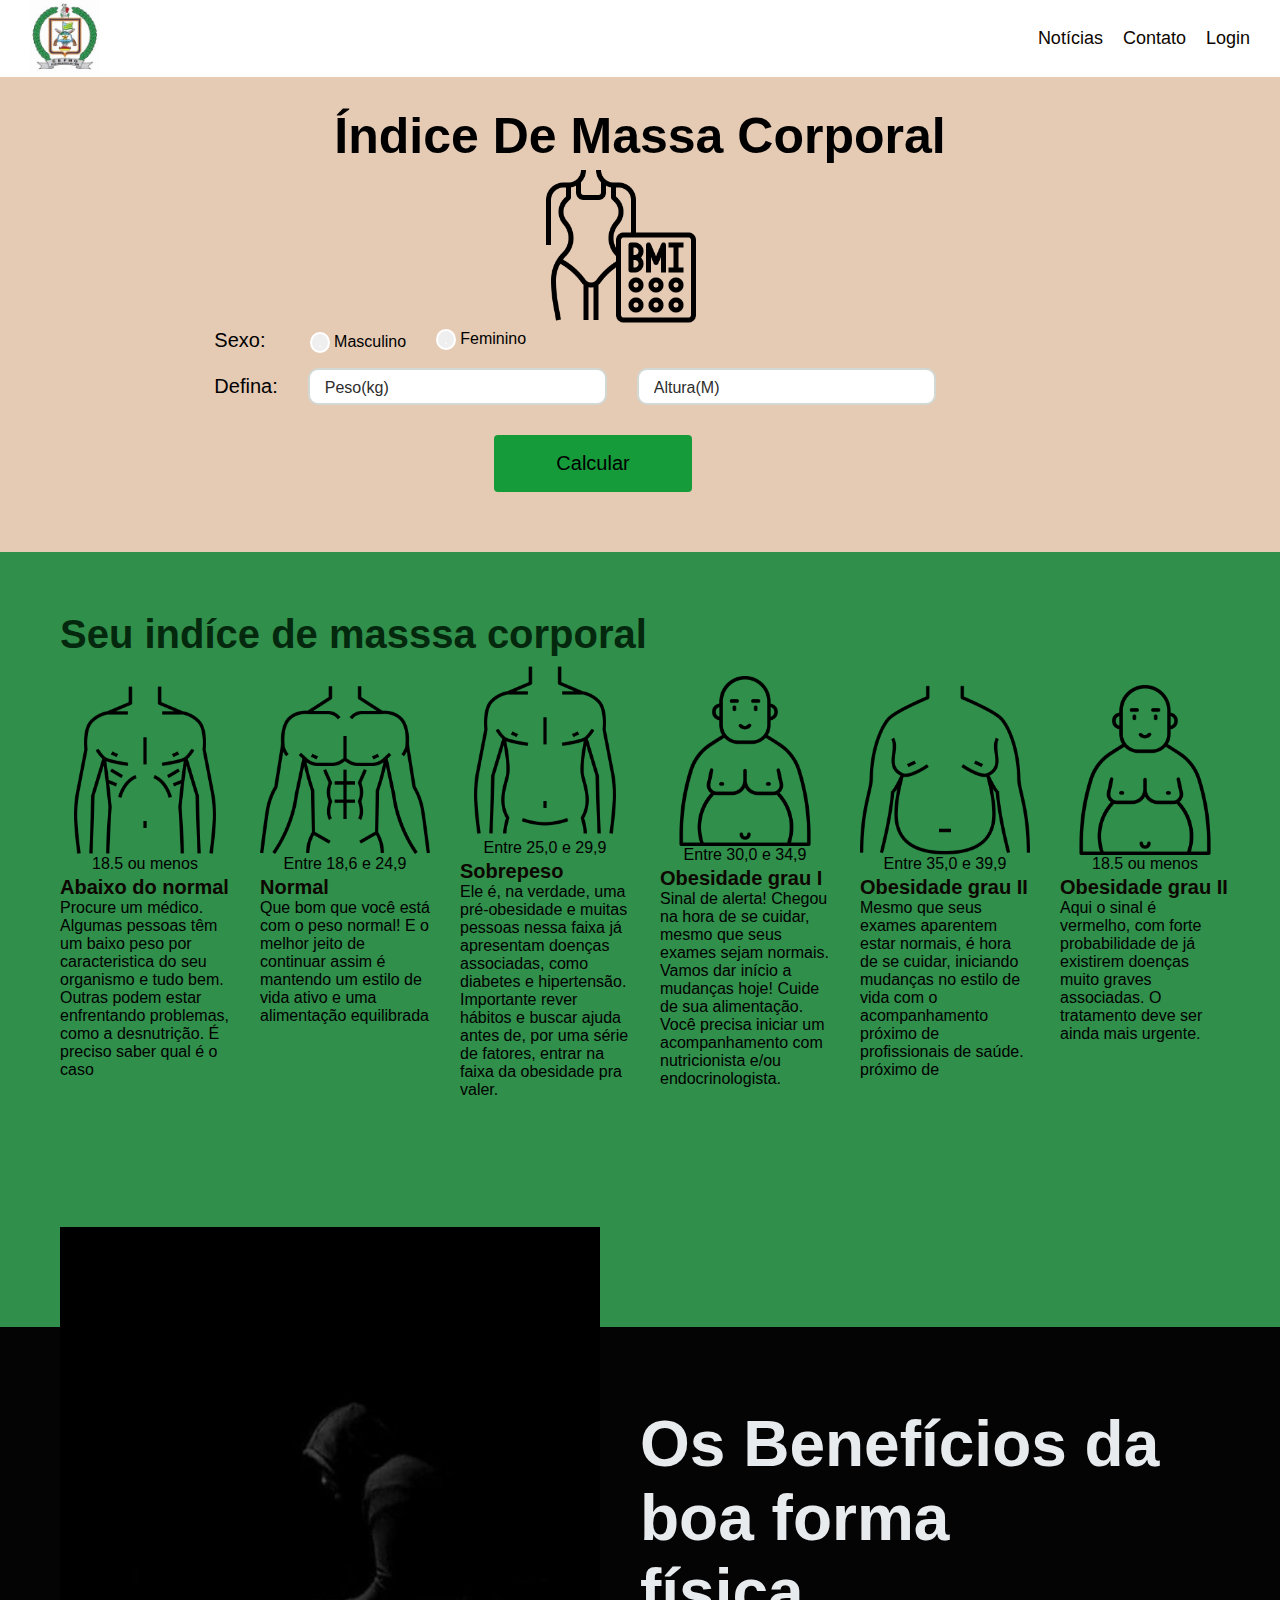
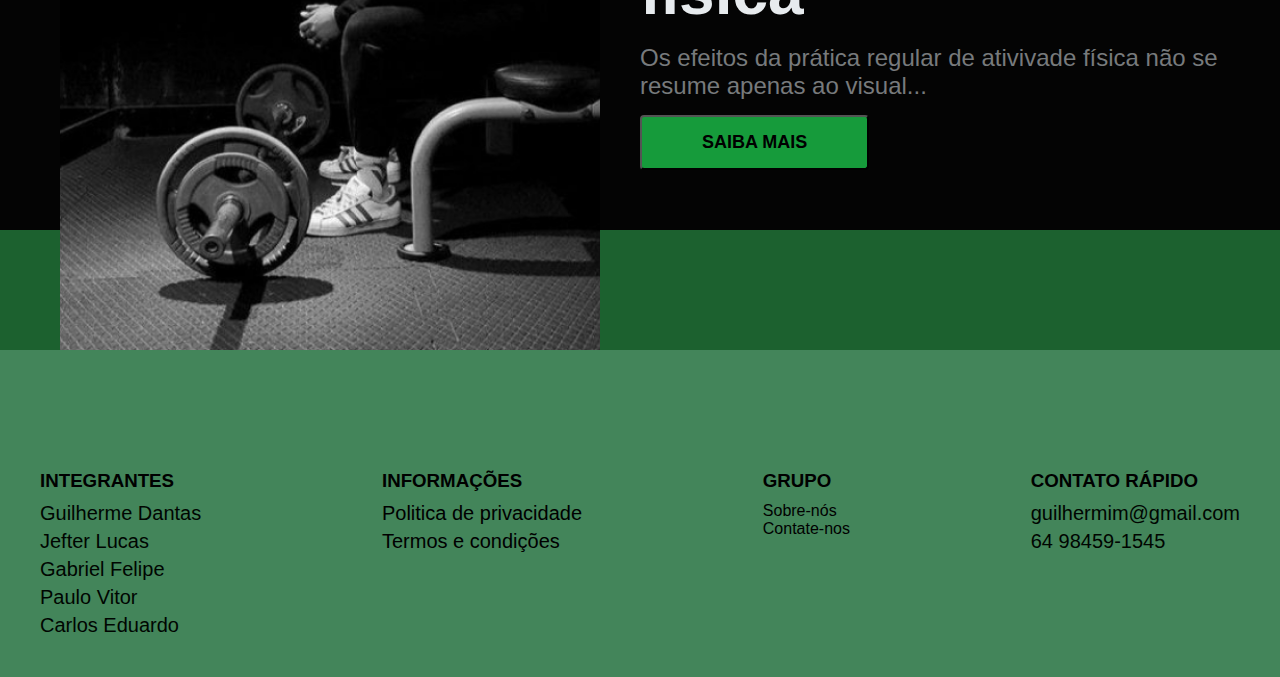
==== commit 15816134: "participantes" ====
--- a/index.html
+++ b/index.html
@@ -12,7 +12,7 @@
 <body>
   <header class="header">
 
-   <a href="./index.html"><img src="img/logo-cepmg 2.png" alt="logo" width="70px"></a> 
+    <a href="./index.html"><img src="img/logo-cepmg 2.png" alt="logo" width="70px"></a>
 
     <ul class="header-menu">
       <li><a href="./noticias.html">Notícias</a> </li>
@@ -35,8 +35,8 @@
         <div class="sexo">
 
           <div class="menu-sexo fadeInDown" data-anime="400">
-            <div class="menu-item-homen" >
-              <label  for="">Sexo:</label> <button >.</button> Masculino
+            <div class="menu-item-homen">
+              <label for="">Sexo:</label> <button>.</button> Masculino
 
 
             </div>
@@ -51,12 +51,14 @@
         <div class="menu-medida">
           <label class="fadeInDown" data-anime="500" for="">Defina:</label>
           <input class=" peso fadeInDown" data-anime="500" type="number" name="peso" id="peso" placeholder="Peso(kg)">
-          <input class=" altura fadeInDown" data-anime="500" type="number" name="altura" id="altura" placeholder="Altura(M)">
+          <input class=" altura fadeInDown" data-anime="500" type="number" name="altura" id="altura"
+            placeholder="Altura(M)">
         </div>
         <div class="botao">
-          <input onclick="somar()" data-anime="600" class="botao-somar fadeInUp " type="button" value="Calcular">
-        </div>
-        <span class="span-medida opacity-0"></span>
+          <input onclick="somar()+ somar1()" data-anime="600" class="botao-somar fadeInUp " type="button"
+            value="Calcular">
+        </div>
+        <span class="span-medida"></span>
 
       </div>
     </div>
@@ -68,7 +70,7 @@
     <div class="overflow-homen">
 
 
-      <div class="corpos-imc" >
+      <div class="corpos-imc">
         <div class="corpos-item1 fadeInRight " data-anime="500">
           <img src="img/magro.png" alt="" width="170px">
           <span>18.5 ou menos </span>
@@ -86,8 +88,9 @@
           <span>Entre 18,6 e 24,9</span>
           <div class="corpo-texto">
             <h2>Normal</h2>
-            <p>Que bom que você está com o peso normal! E o melhor jeito de continuar assim é mantendo um estilo de vida ativo e uma
-            alimentação equilibrada <span>alimentação. equilibrada.alimentação equilibrada.</span></p>
+            <p>Que bom que você está com o peso normal! E o melhor jeito de continuar assim é mantendo um estilo de vida
+              ativo e uma
+              alimentação equilibrada <span>alimentação. equilibrada.alimentação equilibrada.</span></p>
           </div>
 
         </div>
@@ -100,9 +103,11 @@
           <span>Entre 25,0 e 29,9</span>
           <div class="corpos3-texto">
             <h2>Sobrepeso</h2>
-            <p>Ele é, na verdade, uma pré-obesidade e muitas pessoas nessa faixa já apresentam doenças associadas, como diabetes e
-            hipertensão. Importante rever hábitos e buscar ajuda antes de, por uma série de fatores, entrar na faixa da obesidade
-            pra valer.</p>
+            <p>Ele é, na verdade, uma pré-obesidade e muitas pessoas nessa faixa já apresentam doenças associadas, como
+              diabetes e
+              hipertensão. Importante rever hábitos e buscar ajuda antes de, por uma série de fatores, entrar na faixa
+              da obesidade
+              pra valer.</p>
           </div>
         </div>
 
@@ -110,23 +115,27 @@
           <img src="img/obesidade2.png" alt="" width="170px">
           <span>Entre 30,0 e 34,9</span>
           <h2>Obesidade grau I</h2>
-          <p>Sinal de alerta! Chegou na hora de se cuidar, mesmo que seus exames sejam normais. Vamos dar início a mudanças hoje!
-          Cuide de sua alimentação. Você precisa iniciar um acompanhamento com nutricionista e/ou endocrinologista.</p>
+          <p>Sinal de alerta! Chegou na hora de se cuidar, mesmo que seus exames sejam normais. Vamos dar início a
+            mudanças hoje!
+            Cuide de sua alimentação. Você precisa iniciar um acompanhamento com nutricionista e/ou endocrinologista.
+          </p>
         </div>
 
         <div class="corpos-item5 fadeInLeft" data-anime="400">
           <img src="img/obesidade1 (1).png" alt="" width="170px">
           <span>Entre 35,0 e 39,9</span>
           <h2>Obesidade grau II </h2>
-          <p>Mesmo que seus exames aparentem estar normais, é hora de se cuidar, iniciando mudanças no estilo de vida com o
-          acompanhamento próximo de profissionais de saúde. <span>próximo de </span></p>
-        </div>
-
-        <div class="corpos-item6 fadeInLeft" data-anime="500">
+          <p>Mesmo que seus exames aparentem estar normais, é hora de se cuidar, iniciando mudanças no estilo de vida
+            com o
+            acompanhamento próximo de profissionais de saúde. <span>próximo de </span></p>
+        </div>
+
+        <div class="corpos-item6 fadeInLeft " data-anime="500">
           <img src="img/obesidade2.png" alt="" width="170px">
           <span>18.5 ou menos</span>
-          <h2>Obesidade grau III</h2>
-          <p>Aqui o sinal é vermelho, com forte probabilidade de já existirem doenças muito graves associadas. O tratamento deve ser ainda mais urgente.
+          <h2>Obesidade grau II</h2>
+          <p>Aqui o sinal é vermelho, com forte probabilidade de já existirem doenças muito graves associadas. O
+            tratamento deve ser ainda mais urgente.
             <span class="opacity-0">tratamento deve ser ainda mais urgente</span>
           </p>
         </div>
@@ -142,52 +151,71 @@
 
 
       <div class="corpos-imc">
-        <div class="corpos-item1">
+        <div class="corpos-item1m">
           <img src="img/mulher-muito-magra.png" alt="" width="160px">
           <span>18.5 ou menos</span>
-          <h2>Abaixo do normal</h2>
+          <h2 class="ola">Abaixo d normal</h2>
           <p>Procure um médico. Algumas pessoas têm um baixo peso por caracteristica do seu organismo e tudo bem. Outras
-            podem estar enfrentando problemas, como a desnutrição. É preciso saber qual é o caso</p>
-        </div>
-
-        <div class="corpos-item2">
+            podem estar enfrentando problemas, como a desnutrição. É preciso saber qual é o caso <span
+              class="opacity-0">tratamento deve ser ainda mais urgente</span> <span class="opacity-0"></span> </p>
+        </div>
+
+        <div class="corpos-item2m">
           <img src="img/normal.png" alt="" width="180px">
-          <span>18.5 ou menos</span>
-          <h2>Normal</h2>
-          <p>Procure um médico. Algumas pessoas têm um baixo peso por caracteristica do seu organismo e tudo bem. Outras
-            podem estar enfrentando problemas, como a desnutrição. É preciso saber qual é o caso</p>
-        </div>
-
-        <div class="corpos-item3">
-          <img src="img/gorda-m.png" alt="" width="180px">
-          <span>18.5 ou menos</span>
-          <h2>Sobrepeso</h2>
-          <p>Procure um médico. Algumas pessoas têm um baixo peso por caracteristica do seu organismo e tudo bem. Outras
-            podem estar enfrentando problemas, como a desnutrição. É preciso saber qual é o caso</p>
-        </div>
-
-        <div class="corpos-item4">
-          <img src="img/gorda-m.png" alt="" width="180px">
-          <span>18.5 ou menos</span>
+          <span>Entre 18,6 e 24,9</span>
+          <div class="corpo-texto">
+            <h2>Normal</h2>
+            <p>Que bom que você está com o peso normal! E o melhor jeito de continuar assim é mantendo um estilo de vida
+              ativo e
+              uma
+              alimentação equilibrada <span>alimentação. equilibrada.alimentação equilibrada.limentação.
+                equilibrada.alimentação equilibrada.</span></p>
+          </div>
+        </div>
+
+        <div class="corpos-item3m">
+          <img src="img/gorda-m.png" alt="" width="180px">
+          <span>Entre 25,0 e 29,9s</span>
+          <div class="corpos3-texto">
+            <h2>Sobrepeso</h2>
+            <p>Ele é, na verdade, uma pré-obesidade e muitas pessoas nessa faixa já apresentam doenças associadas, como
+              diabetes e
+              hipertensão. Importante rever hábitos e buscar ajuda antes de, por uma série de fatores, entrar na faixa
+              da
+              obesidade
+              pra valer.</p>
+          </div>
+        </div>
+
+        <div class="corpos-item4m">
+          <img src="img/gorda-m.png" alt="" width="180px">
+          <span>Entre 30,0 e 34,9</span>
           <h2>Obesidade grau I</h2>
-          <p>Procure um médico. Algumas pessoas têm um baixo peso por caracteristica do seu organismo e tudo bem. Outras
-            podem estar enfrentando problemas, como a desnutrição. É preciso saber qual é o caso</p>
-        </div>
-
-        <div class="corpos-item5">
-          <img src="img/gorda-m.png" alt="" width="180px">
-          <span>18.5 ou menos</span>
+          <p>Sinal de alerta! Chegou na hora de se cuidar, mesmo que seus exames sejam normais. Vamos dar início a
+            mudanças hoje!
+            Cuide de sua alimentação. Você precisa iniciar um acompanhamento com nutricionista e/ou endocrinologista.
+          </p>
+        </div>
+
+        <div class="corpos-item5m">
+          <img src="img/gorda-m.png" alt="" width="180px">
+          <span>Entre 35,0 e 39,9</span>
           <h2>Obesidade grau II</h2>
-          <p>Procure um médico. Algumas pessoas têm um baixo peso por caracteristica do seu organismo e tudo bem. Outras
-            podem estar enfrentando problemas, como a desnutrição. É preciso saber qual é o caso</p>
-        </div>
-
-        <div class="corpos-item6">
-          <img src="img/gorda-m.png" alt="" width="180px">
-          <span>18.5 ou menos</span>
-          <h2>Obesidade grau II</h2>
-          <p>Procure um médico. Algumas pessoas têm um baixo peso por caracteristica do seu organismo e tudo bem. Outras
-            podem estar enfrentando problemas, como a desnutrição. É preciso saber qual é o caso</p>
+          <p>Mesmo que seus exames aparentem estar normais, é hora de se cuidar, iniciando mudanças no estilo de vida
+            com o
+            acompanhamento próximo de profissionais de saúde.<span class="opacity-0">tratamento deve ser ainda mais
+              urgente</span> <span class="opacity-0"></span></p>
+        </div>
+
+        <div class="corpos-item6m">
+          <img src="img/gorda-m.png" alt="" width="180px">
+          <span>Acima de 40,0</span>
+          <h2>Obesidade grau III</h2>
+          <p>Aqui o sinal é vermelho, com forte probabilidade de já existirem doenças muito graves associadas. O
+            tratamento deve ser ainda mais urgente.
+            <span class="opacity-0">tratamento deve ser ainda mais urgente <span class="opacity-0">tratamento deve ser
+                ainda mais urgente</span> <span class="opacity-0">tratamento deve ser ainda mais urgente</span></span>
+          </p>
         </div>
       </div>
 
@@ -237,26 +265,30 @@
         </div>
       </div>
 
-        <div class="bio">
+      <div>
           <h3>GRUPO</h3>
-          <div class="bio-info">
-            <p><a href="./sobrenos.html">Sobre-nós</a></p>
-            <p><a href="./">Contate-nos</a></p>
-          </div>
-        </div>
-
-        <div class="contato">
-          <h3>CONTATO RÁPIDO</h3>
-          <div class="contato-info">
-            <p>guilhermim@gmail.com</p>
-            <p>64 98459-1545</p>
-          </div>
-        </div>
-      </div>
+       <div class="bio-info">
+        <p><a href="./grupo.html">Sobre-nós</a></p>
+        <p><a href="./">Contate-nos</a></p>
+      </div>
+      </div>
+    
+   
+
+    <div class="contato">
+      <h3>CONTATO RÁPIDO</h3>
+      <div class="contato-info">
+        <p>guilhermim@gmail.com</p>
+        <p>64 98459-1545</p>
+      </div>
+    </div>
+    </div>
   </footer>
 
   <script src="./css/plugins/simple-anime.js"></script>
   <script src="script.js"></script>
+  <script src="script1.js"></script>
+
 </body>
 
 </html>--- a/css/style.css
+++ b/css/style.css
@@ -11,3 +11,5 @@
 @import"./plugins/animacao.css";
 
 @import "./noticias/menu-saude.css";
+
+@import"./global/sobreNos.css";
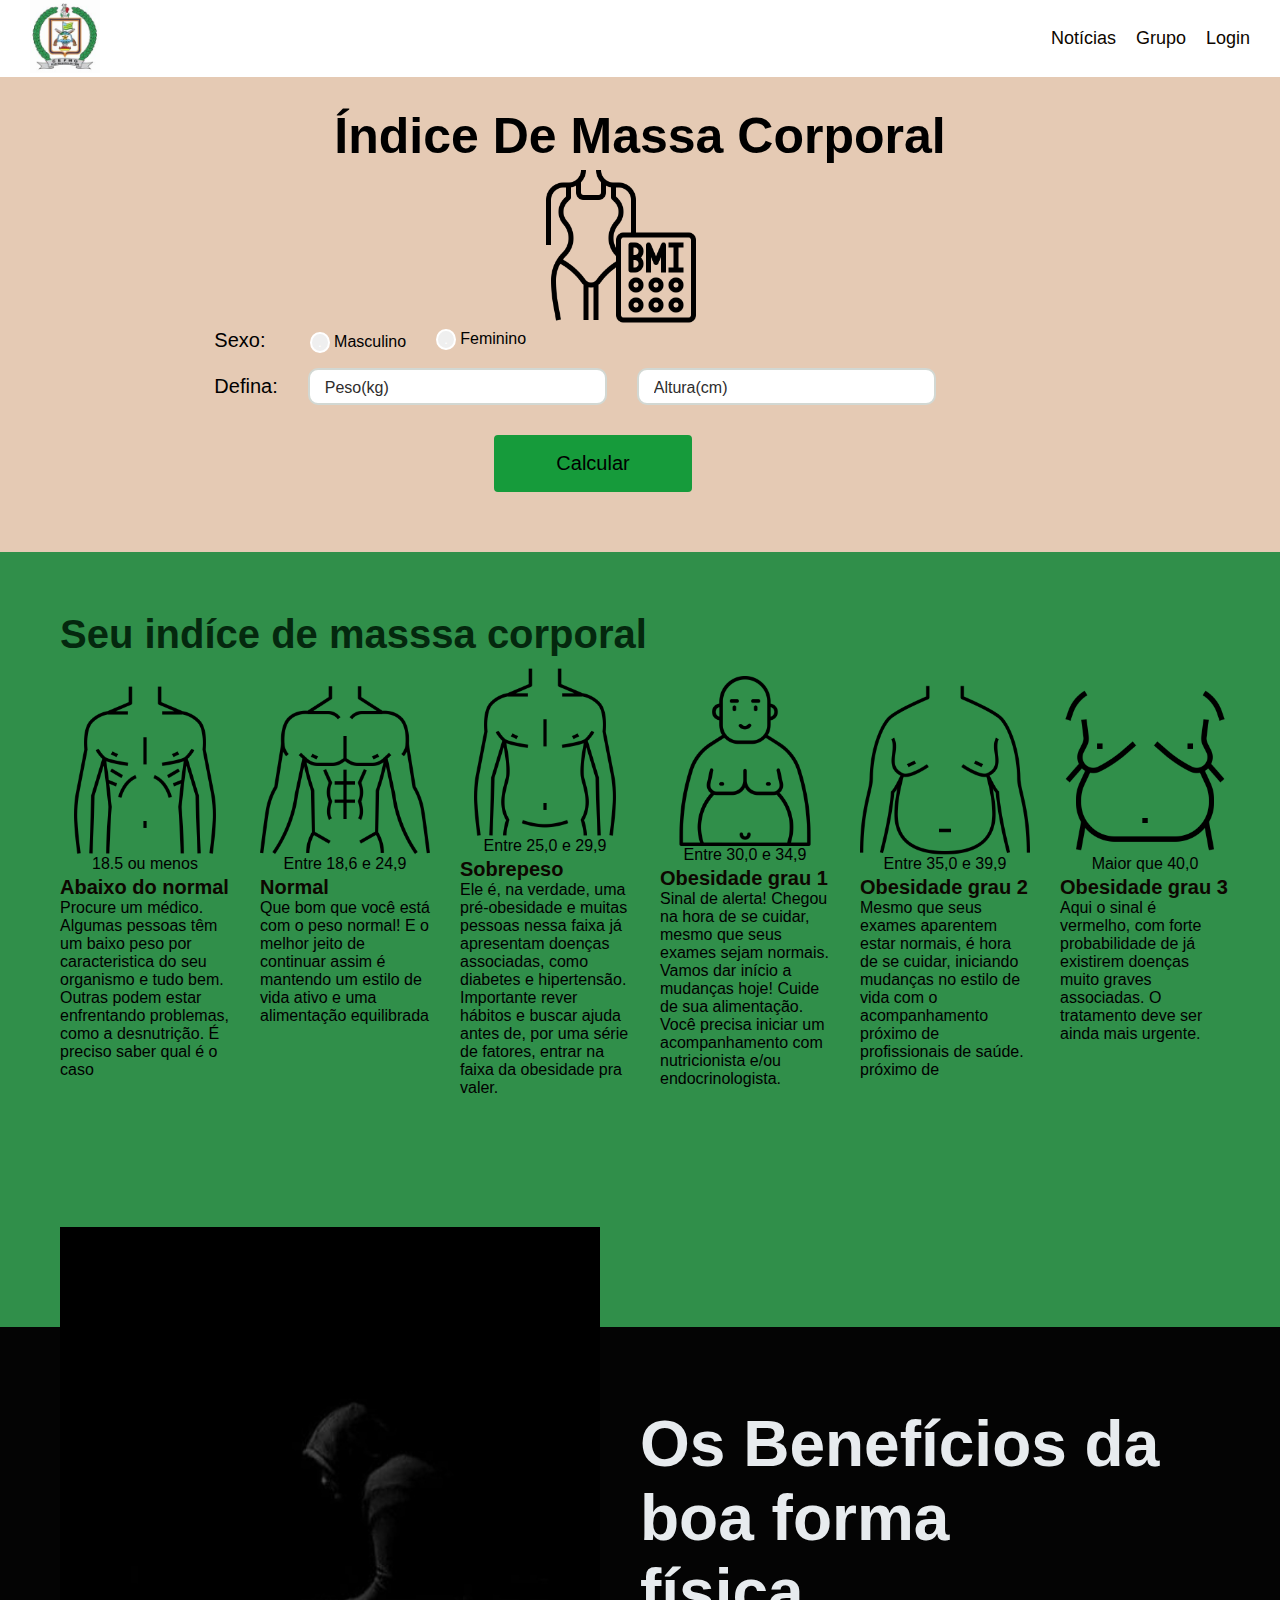
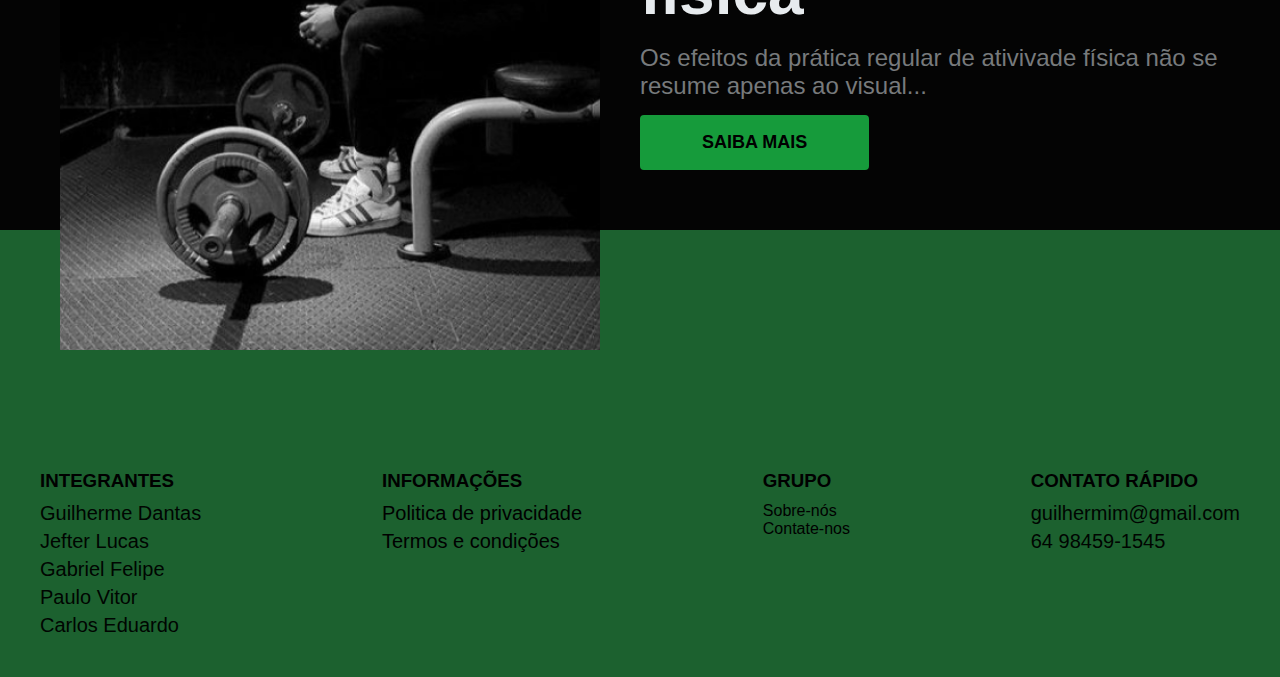
==== commit d21fd97a: "atualizações" ====
--- a/index.html
+++ b/index.html
@@ -16,7 +16,7 @@
 
     <ul class="header-menu">
       <li><a href="./noticias.html">Notícias</a> </li>
-      <li><a href="">Contato</a> </li>
+      <li><a href="./grupo.html">Grupo</a> </li>
       <li><a href="">Login</a> </li>
     </ul>
   </header>
@@ -52,15 +52,17 @@
           <label class="fadeInDown" data-anime="500" for="">Defina:</label>
           <input class=" peso fadeInDown" data-anime="500" type="number" name="peso" id="peso" placeholder="Peso(kg)">
           <input class=" altura fadeInDown" data-anime="500" type="number" name="altura" id="altura"
-            placeholder="Altura(M)">
+            placeholder="Altura(cm)">
         </div>
         <div class="botao">
           <input onclick="somar()+ somar1()" data-anime="600" class="botao-somar fadeInUp " type="button"
             value="Calcular">
-        </div>
-        <span class="span-medida"></span>
-
-      </div>
+          <span class="opacity-0"></span>
+        </div>
+      
+
+      </div>
+      
     </div>
   </main>
 
@@ -96,10 +98,10 @@
         </div>
 
         <div class="corpos-item3 fadeInRight" data-anime="300">
-          <div class="corpo3-img">
+          
 
             <img src="img/gordo.png" alt="" width="170px">
-          </div>
+          
           <span>Entre 25,0 e 29,9</span>
           <div class="corpos3-texto">
             <h2>Sobrepeso</h2>
@@ -114,7 +116,7 @@
         <div class="corpos-item4 fadeInLeft" data-anime="300">
           <img src="img/obesidade2.png" alt="" width="170px">
           <span>Entre 30,0 e 34,9</span>
-          <h2>Obesidade grau I</h2>
+          <h2>Obesidade grau 1</h2>
           <p>Sinal de alerta! Chegou na hora de se cuidar, mesmo que seus exames sejam normais. Vamos dar início a
             mudanças hoje!
             Cuide de sua alimentação. Você precisa iniciar um acompanhamento com nutricionista e/ou endocrinologista.
@@ -124,16 +126,16 @@
         <div class="corpos-item5 fadeInLeft" data-anime="400">
           <img src="img/obesidade1 (1).png" alt="" width="170px">
           <span>Entre 35,0 e 39,9</span>
-          <h2>Obesidade grau II </h2>
+          <h2>Obesidade grau 2 </h2>
           <p>Mesmo que seus exames aparentem estar normais, é hora de se cuidar, iniciando mudanças no estilo de vida
             com o
             acompanhamento próximo de profissionais de saúde. <span>próximo de </span></p>
         </div>
 
         <div class="corpos-item6 fadeInLeft " data-anime="500">
-          <img src="img/obesidade2.png" alt="" width="170px">
-          <span>18.5 ou menos</span>
-          <h2>Obesidade grau II</h2>
+          <img src="img/gordo (1).png" alt="" width="170px">
+          <span>Maior que 40,0</span>
+          <h2>Obesidade grau 3</h2>
           <p>Aqui o sinal é vermelho, com forte probabilidade de já existirem doenças muito graves associadas. O
             tratamento deve ser ainda mais urgente.
             <span class="opacity-0">tratamento deve ser ainda mais urgente</span>
@@ -154,7 +156,7 @@
         <div class="corpos-item1m">
           <img src="img/mulher-muito-magra.png" alt="" width="160px">
           <span>18.5 ou menos</span>
-          <h2 class="ola">Abaixo d normal</h2>
+          <h2 class="ola">Abaixo do normal</h2>
           <p>Procure um médico. Algumas pessoas têm um baixo peso por caracteristica do seu organismo e tudo bem. Outras
             podem estar enfrentando problemas, como a desnutrição. É preciso saber qual é o caso <span
               class="opacity-0">tratamento deve ser ainda mais urgente</span> <span class="opacity-0"></span> </p>
@@ -174,7 +176,7 @@
         </div>
 
         <div class="corpos-item3m">
-          <img src="img/gorda-m.png" alt="" width="180px">
+          <img src="img/sobre-peso.png" alt="" width="180px">
           <span>Entre 25,0 e 29,9s</span>
           <div class="corpos3-texto">
             <h2>Sobrepeso</h2>
@@ -190,7 +192,7 @@
         <div class="corpos-item4m">
           <img src="img/gorda-m.png" alt="" width="180px">
           <span>Entre 30,0 e 34,9</span>
-          <h2>Obesidade grau I</h2>
+          <h2>Obesidade grau 1</h2>
           <p>Sinal de alerta! Chegou na hora de se cuidar, mesmo que seus exames sejam normais. Vamos dar início a
             mudanças hoje!
             Cuide de sua alimentação. Você precisa iniciar um acompanhamento com nutricionista e/ou endocrinologista.
@@ -198,9 +200,9 @@
         </div>
 
         <div class="corpos-item5m">
-          <img src="img/gorda-m.png" alt="" width="180px">
+          <img src="img/obesidade-2.png" alt="" width="180px">
           <span>Entre 35,0 e 39,9</span>
-          <h2>Obesidade grau II</h2>
+          <h2>Obesidade grau 2</h2>
           <p>Mesmo que seus exames aparentem estar normais, é hora de se cuidar, iniciando mudanças no estilo de vida
             com o
             acompanhamento próximo de profissionais de saúde.<span class="opacity-0">tratamento deve ser ainda mais
@@ -208,9 +210,9 @@
         </div>
 
         <div class="corpos-item6m">
-          <img src="img/gorda-m.png" alt="" width="180px">
+          <img src="img/obesidade-2.png" alt="" width="180px">
           <span>Acima de 40,0</span>
-          <h2>Obesidade grau III</h2>
+          <h2>Obesidade grau 3</h2>
           <p>Aqui o sinal é vermelho, com forte probabilidade de já existirem doenças muito graves associadas. O
             tratamento deve ser ainda mais urgente.
             <span class="opacity-0">tratamento deve ser ainda mais urgente <span class="opacity-0">tratamento deve ser
@@ -237,43 +239,43 @@
           Os Benefícios da boa forma <br> física
         </h1>
         <p>Os efeitos da prática regular de ativivade física não se resume apenas ao visual...</p>
-        <button>SAIBA MAIS</button>
+       <a href="./noticias.html"><button class="botao-saiba-mais">SAIBA MAIS</button></a> 
       </div>
 
     </div>
 
   </section>
 
-  <footer>
-    <div class="rodape">
-      <div class="integrantes">
-        <h3>INTEGRANTES</h3>
-        <div class="integrantes-nomes">
-          <p>Guilherme Dantas</p>
-          <p>Jefter Lucas</p>
-          <p>Gabriel Felipe</p>
-          <p>Paulo Vitor </p>
-          <p>Carlos Eduardo</p>
-        </div>
-      </div>
-
-      <div class="info">
-        <h3>INFORMAÇÕES</h3>
-        <div class="info-tipo">
-          <p><a href="./">Politica de privacidade</a></p>
-          <p><a href="./">Termos e condições</a></p>
-        </div>
-      </div>
-
-      <div>
-          <h3>GRUPO</h3>
-       <div class="bio-info">
+<footer class="rodape-index">
+  <div class="rodape">
+    <div class="integrantes">
+      <h3>INTEGRANTES</h3>
+      <div class="integrantes-nomes">
+        <p>Guilherme Dantas</p>
+        <p>Jefter Lucas</p>
+        <p>Gabriel Felipe</p>
+        <p>Paulo Vitor </p>
+        <p>Carlos Eduardo</p>
+      </div>
+    </div>
+
+    <div class="info">
+      <h3>INFORMAÇÕES</h3>
+      <div class="info-tipo">
+        <p><a href="./">Politica de privacidade</a></p>
+        <p><a href="./">Termos e condições</a></p>
+      </div>
+    </div>
+
+    <div>
+      <h3>GRUPO</h3>
+      <div class="bio-info">
         <p><a href="./grupo.html">Sobre-nós</a></p>
         <p><a href="./">Contate-nos</a></p>
       </div>
-      </div>
-    
-   
+    </div>
+
+
 
     <div class="contato">
       <h3>CONTATO RÁPIDO</h3>
@@ -282,8 +284,8 @@
         <p>64 98459-1545</p>
       </div>
     </div>
-    </div>
-  </footer>
+  </div>
+</footer>
 
   <script src="./css/plugins/simple-anime.js"></script>
   <script src="script.js"></script>
